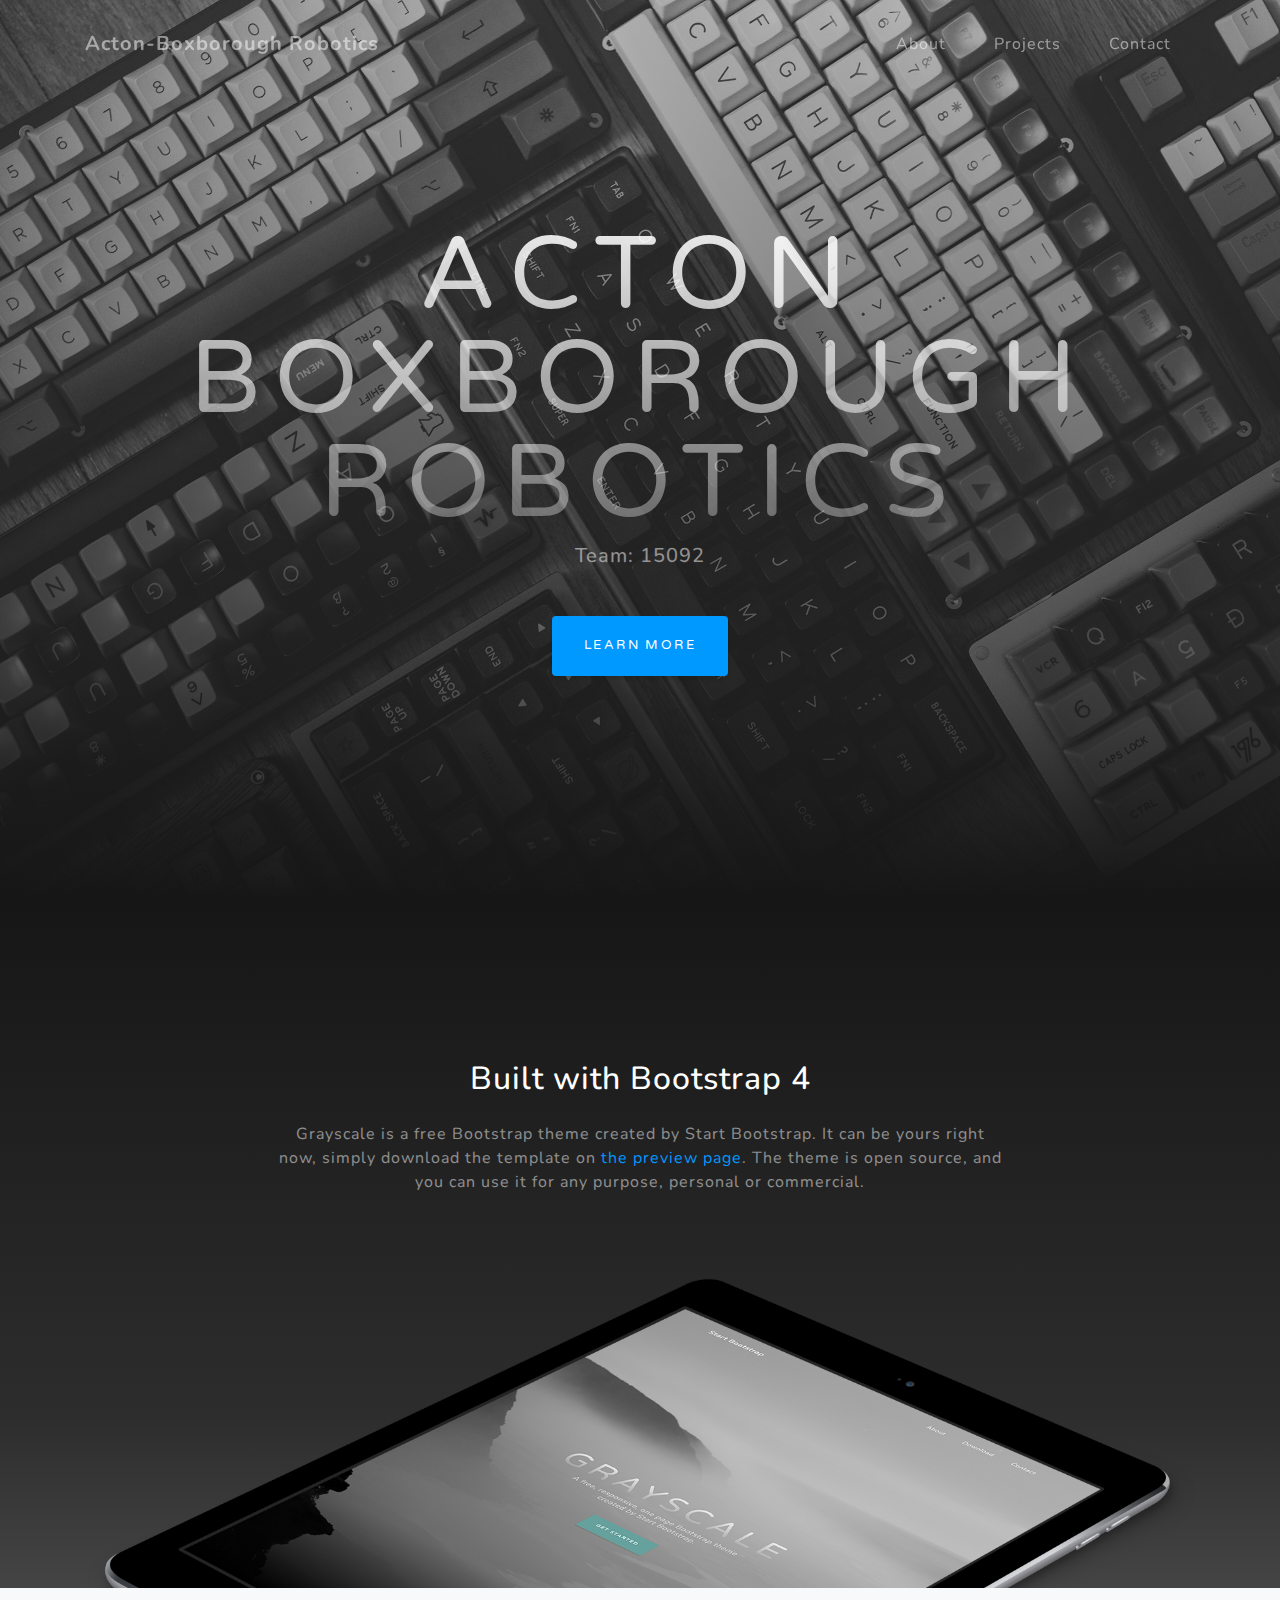
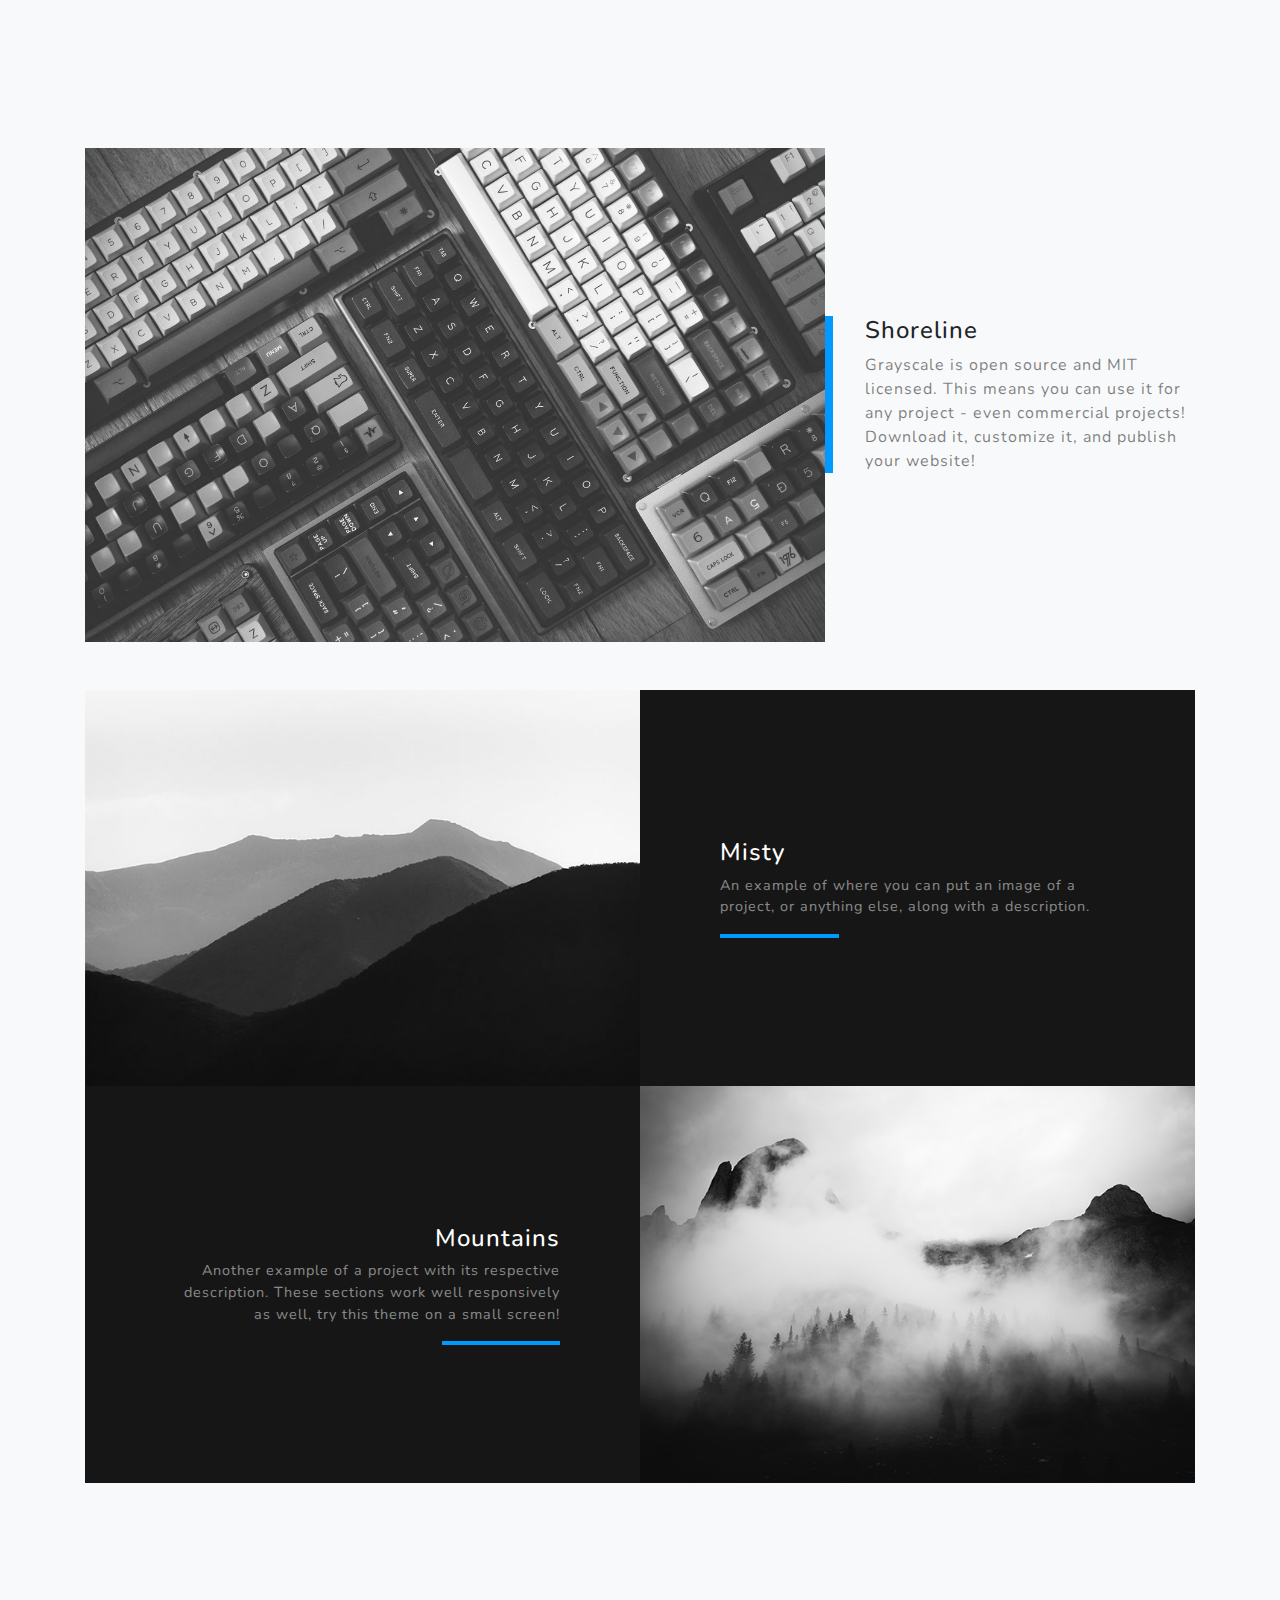
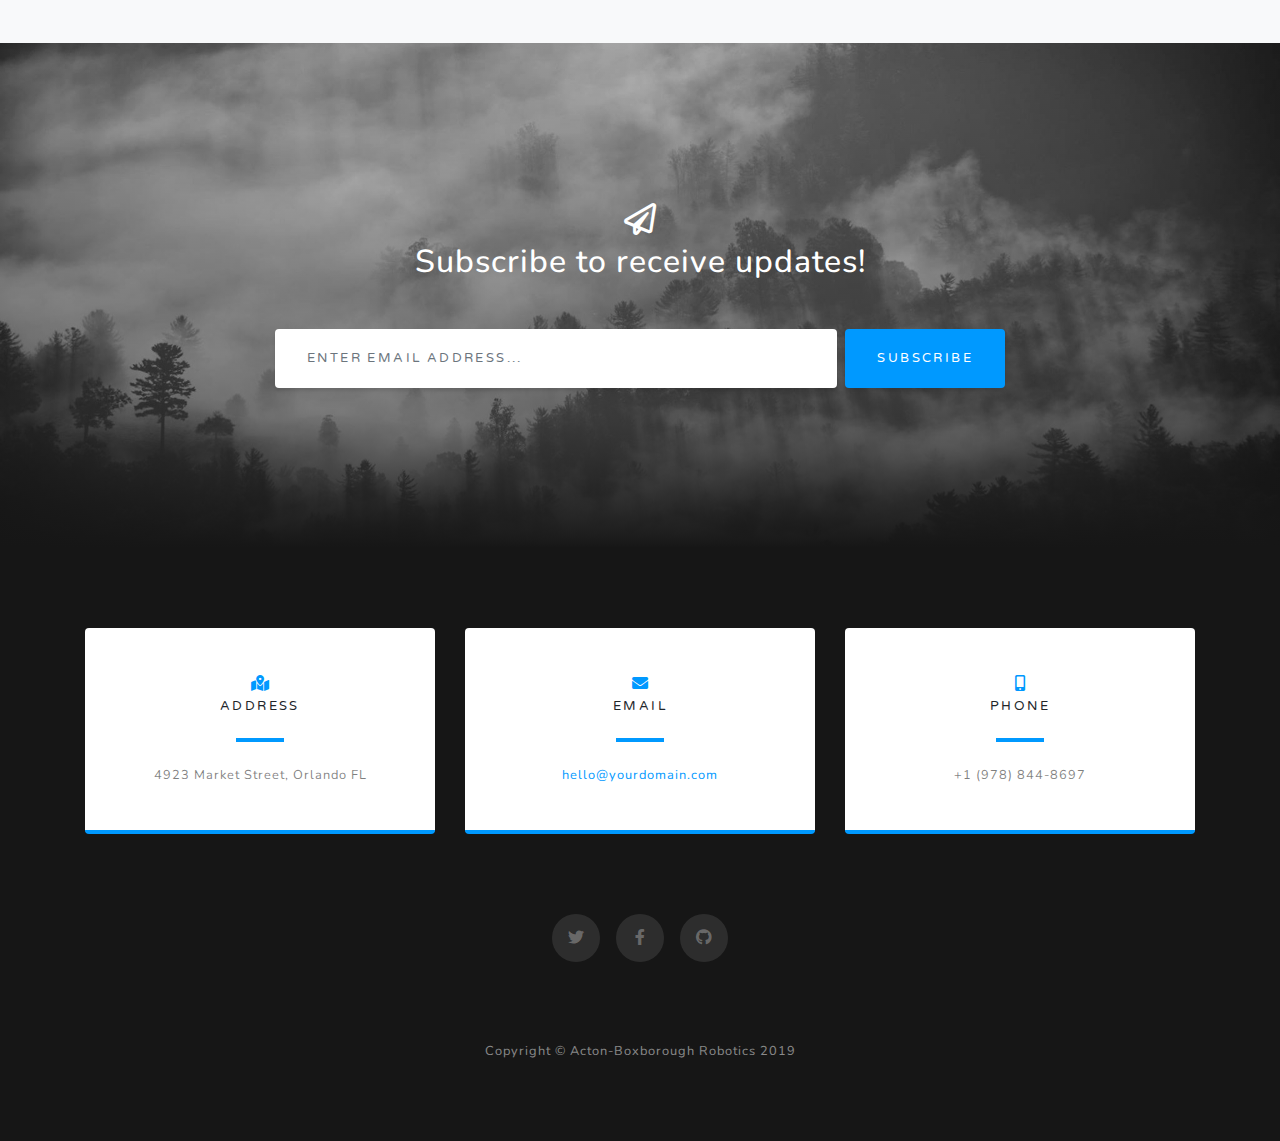
==== index.html @ c1ec725b "Add Website Files" ====
<!DOCTYPE html>
<html lang="en">

<head>

  <meta charset="utf-8">
  <meta name="viewport" content="width=device-width, initial-scale=1, shrink-to-fit=no">
  <meta name="description" content="">
  <meta name="author" content="">

  <title>Acton-Boxborough Robotics</title>

  <!-- Bootstrap core CSS -->
  <link href="vendor/bootstrap/css/bootstrap.min.css" rel="stylesheet">

  <!-- Custom fonts for this template -->
  <link href="vendor/fontawesome-free/css/all.min.css" rel="stylesheet">
  <link href="https://fonts.googleapis.com/css?family=Varela+Round" rel="stylesheet">
  <link
    href="https://fonts.googleapis.com/css?family=Nunito:200,200i,300,300i,400,400i,600,600i,700,700i,800,800i,900,900i"
    rel="stylesheet">

  <!-- Custom styles for this template -->
  <link href="css/grayscale.min.css" rel="stylesheet">

</head>

<body id="page-top">

  <!-- Navigation -->
  <nav class="navbar navbar-expand-lg navbar-light fixed-top" id="mainNav">
    <div class="container">
      <a class="navbar-brand js-scroll-trigger" href="#page-top">Acton-Boxborough Robotics</a>
      <button class="navbar-toggler navbar-toggler-right" type="button" data-toggle="collapse"
        data-target="#navbarResponsive" aria-controls="navbarResponsive" aria-expanded="false"
        aria-label="Toggle navigation">
        Menu
        <i class="fas fa-bars"></i>
      </button>
      <div class="collapse navbar-collapse" id="navbarResponsive">
        <ul class="navbar-nav ml-auto">
          <li class="nav-item">
            <a class="nav-link js-scroll-trigger" href="#about">About</a>
          </li>
          <li class="nav-item">
            <a class="nav-link js-scroll-trigger" href="#projects">Projects</a>
          </li>
          <li class="nav-item">
            <a class="nav-link js-scroll-trigger" href="#signup">Contact</a>
          </li>
        </ul>
      </div>
    </div>
  </nav>

  <!-- Header -->
  <header class="masthead">
    <div class="container d-flex h-100 align-items-center">
      <div class="mx-auto text-center">
        <h1 class="mx-auto my-0 text-uppercase">Acton Boxborough Robotics</h1>
        <h2 class="text-white-50 mx-auto mt-2 mb-5">Team: 15092</h2>
        <a href="#about" class="btn btn-primary js-scroll-trigger">Learn More</a>
      </div>
    </div>
  </header>

  <!-- About Section -->
  <section id="about" class="about-section text-center">
    <div class="container">
      <div class="row">
        <div class="col-lg-8 mx-auto">
          <h2 class="text-white mb-4">Built with Bootstrap 4</h2>
          <p class="text-white-50">Grayscale is a free Bootstrap theme created by Start Bootstrap. It can be yours right
            now, simply download the template on
            <a href="http://startbootstrap.com/template-overviews/grayscale/">the preview page</a>. The theme is open
            source, and you can use it for any purpose, personal or commercial.</p>
        </div>
      </div>
      <img src="img/ipad.png" class="img-fluid" alt="">
    </div>
  </section>

  <!-- Projects Section -->
  <section id="projects" class="projects-section bg-light">
    <div class="container">

      <!-- Featured Project Row -->
      <div class="row align-items-center no-gutters mb-4 mb-lg-5">
        <div class="col-xl-8 col-lg-7">
          <img class="img-fluid mb-3 mb-lg-0" src="img/bg-masthead.png" alt="">
        </div>
        <div class="col-xl-4 col-lg-5">
          <div class="featured-text text-center text-lg-left">
            <h4>Shoreline</h4>
            <p class="text-black-50 mb-0">Grayscale is open source and MIT licensed. This means you can use it for any
              project - even commercial projects! Download it, customize it, and publish your website!</p>
          </div>
        </div>
      </div>

      <!-- Project One Row -->
      <div class="row justify-content-center no-gutters mb-5 mb-lg-0">
        <div class="col-lg-6">
          <img class="img-fluid" src="img/demo-image-01.jpg" alt="">
        </div>
        <div class="col-lg-6">
          <div class="bg-black text-center h-100 project">
            <div class="d-flex h-100">
              <div class="project-text w-100 my-auto text-center text-lg-left">
                <h4 class="text-white">Misty</h4>
                <p class="mb-0 text-white-50">An example of where you can put an image of a project, or anything else,
                  along with a description.</p>
                <hr class="d-none d-lg-block mb-0 ml-0">
              </div>
            </div>
          </div>
        </div>
      </div>

      <!-- Project Two Row -->
      <div class="row justify-content-center no-gutters">
        <div class="col-lg-6">
          <img class="img-fluid" src="img/demo-image-02.jpg" alt="">
        </div>
        <div class="col-lg-6 order-lg-first">
          <div class="bg-black text-center h-100 project">
            <div class="d-flex h-100">
              <div class="project-text w-100 my-auto text-center text-lg-right">
                <h4 class="text-white">Mountains</h4>
                <p class="mb-0 text-white-50">Another example of a project with its respective description. These
                  sections work well responsively as well, try this theme on a small screen!</p>
                <hr class="d-none d-lg-block mb-0 mr-0">
              </div>
            </div>
          </div>
        </div>
      </div>

    </div>
  </section>

  <!-- Signup Section -->
  <section id="signup" class="signup-section">
    <div class="container">
      <div class="row">
        <div class="col-md-10 col-lg-8 mx-auto text-center">

          <i class="far fa-paper-plane fa-2x mb-2 text-white"></i>
          <h2 class="text-white mb-5">Subscribe to receive updates!</h2>

          <form class="form-inline d-flex">
            <input type="email" class="form-control flex-fill mr-0 mr-sm-2 mb-3 mb-sm-0" id="inputEmail"
              placeholder="Enter email address...">
            <button type="submit" class="btn btn-primary mx-auto">Subscribe</button>
          </form>

        </div>
      </div>
    </div>
  </section>

  <!-- Contact Section -->
  <section class="contact-section bg-black">
    <div class="container">

      <div class="row">

        <div class="col-md-4 mb-3 mb-md-0">
          <div class="card py-4 h-100">
            <div class="card-body text-center">
              <i class="fas fa-map-marked-alt text-primary mb-2"></i>
              <h4 class="text-uppercase m-0">Address</h4>
              <hr class="my-4">
              <div class="small text-black-50">4923 Market Street, Orlando FL</div>
            </div>
          </div>
        </div>

        <div class="col-md-4 mb-3 mb-md-0">
          <div class="card py-4 h-100">
            <div class="card-body text-center">
              <i class="fas fa-envelope text-primary mb-2"></i>
              <h4 class="text-uppercase m-0">Email</h4>
              <hr class="my-4">
              <div class="small text-black-50">
                <a href="#">hello@yourdomain.com</a>
              </div>
            </div>
          </div>
        </div>

        <div class="col-md-4 mb-3 mb-md-0">
          <div class="card py-4 h-100">
            <div class="card-body text-center">
              <i class="fas fa-mobile-alt text-primary mb-2"></i>
              <h4 class="text-uppercase m-0">Phone</h4>
              <hr class="my-4">
              <div class="small text-black-50">+1 (978) 844-8697</div>
            </div>
          </div>
        </div>
      </div>

      <div class="social d-flex justify-content-center">
        <a href="#" class="mx-2">
          <i class="fab fa-twitter"></i>
        </a>
        <a href="#" class="mx-2">
          <i class="fab fa-facebook-f"></i>
        </a>
        <a href="#" class="mx-2">
          <i class="fab fa-github"></i>
        </a>
      </div>

    </div>
  </section>

  <!-- Footer -->
  <footer class="bg-black small text-center text-white-50">
    <div class="container">
      Copyright &copy; Acton-Boxborough Robotics 2019
    </div>
  </footer>

  <!-- Bootstrap core JavaScript -->
  <script src="vendor/jquery/jquery.min.js"></script>
  <script src="vendor/bootstrap/js/bootstrap.bundle.min.js"></script>

  <!-- Plugin JavaScript -->
  <script src="vendor/jquery-easing/jquery.easing.min.js"></script>

  <!-- Custom scripts for this template -->
  <script src="js/grayscale.min.js"></script>

</body>

</html>
---- css/grayscale.min.css ----
/*!
 * Start Bootstrap - Grayscale v5.0.9 (https://startbootstrap.com/template-overviews/grayscale)
 * Copyright 2013-2019 Start Bootstrap
 * Licensed under MIT (https://github.com/BlackrockDigital/startbootstrap-grayscale/blob/master/LICENSE)
 */
#mainNav {
  min-height: 56px;
  background-color: #fff
}

#mainNav .navbar-toggler {
  font-size: 80%;
  padding: .75rem;
  color: #0099ff;
  border: 1px solid #0099ff
}

#mainNav .navbar-toggler:focus {
  outline: 0
}

#mainNav .navbar-brand {
  color: #161616;
  font-weight: 700;
  padding: .9rem 0
}

#mainNav .navbar-nav .nav-item:hover {
  color: fade(white, 80%);
  outline: 0;
  background-color: transparent
}

#mainNav .navbar-nav .nav-item:active,
#mainNav .navbar-nav .nav-item:focus {
  outline: 0;
  background-color: transparent
}

@media (min-width:992px) {
  #mainNav {
    padding-top: 0;
    padding-bottom: 0;
    border-bottom: none;
    background-color: transparent;
    transition: background-color .3s ease-in-out
  }

  #mainNav .navbar-brand {
    padding: .5rem 0;
    color: rgba(255, 255, 255, .5)
  }

  #mainNav .nav-link {
    transition: none;
    padding: 2rem 1.5rem;
    color: rgba(255, 255, 255, .5)
  }

  #mainNav .nav-link:hover {
    color: rgba(255, 255, 255, .75)
  }

  #mainNav .nav-link:active {
    color: #fff
  }

  #mainNav.navbar-shrink {
    background-color: #fff
  }

  #mainNav.navbar-shrink .navbar-brand {
    color: #161616
  }

  #mainNav.navbar-shrink .nav-link {
    color: #161616;
    padding: 1.5rem 1.5rem 1.25rem;
    border-bottom: .25rem solid transparent
  }

  #mainNav.navbar-shrink .nav-link:hover {
    color: #0099ff
  }

  #mainNav.navbar-shrink .nav-link:active {
    color: #467370
  }

  #mainNav.navbar-shrink .nav-link.active {
    color: #0099ff;
    outline: 0;
    border-bottom: .25rem solid #0099ff
  }
}

.masthead {
  position: relative;
  width: 100%;
  height: auto;
  min-height: 35rem;
  padding: 15rem 0;
  background: linear-gradient(to bottom, rgba(22, 22, 22, .3) 0, rgba(22, 22, 22, .7) 75%, #161616 100%), url(../img/bg-masthead.png);
  background-position: center;
  background-repeat: no-repeat;
  background-attachment: scroll;
  background-size: cover
}

.masthead h1 {
  font-family: 'Varela Round';
  font-size: 2.5rem;
  line-height: 2.5rem;
  letter-spacing: .8rem;
  background: -webkit-linear-gradient(rgba(255, 255, 255, .9), rgba(255, 255, 255, .3));
  -webkit-text-fill-color: transparent;
  -webkit-background-clip: text
}

.masthead h2 {
  max-width: 20rem;
  font-size: 1rem
}

@media (min-width:768px) {
  .masthead h1 {
    font-size: 4rem;
    line-height: 4rem
  }
}

@media (min-width:992px) {
  .masthead {
    height: 100vh;
    padding: 0
  }

  .masthead h1 {
    font-size: 6.5rem;
    line-height: 6.5rem;
    letter-spacing: .8rem
  }

  .masthead h2 {
    max-width: 30rem;
    font-size: 1.25rem
  }
}

.btn {
  box-shadow: 0 .1875rem .1875rem 0 rgba(0, 0, 0, .1) !important;
  padding: 1.25rem 2rem;
  font-family: 'Varela Round';
  font-size: 80%;
  text-transform: uppercase;
  letter-spacing: .15rem;
  border: 0
}

.btn-primary {
  background-color: #0099ff
}

.btn-primary:hover {
  background-color: #007acc
}

.btn-primary:focus {
  background-color: #007acc;
  color: #fff
}

.btn-primary:active {
  background-color: #007acc !important
}

.about-section {
  padding-top: 10rem;
  background: linear-gradient(to bottom, #161616 0, rgba(22, 22, 22, .9) 75%, rgba(22, 22, 22, .8) 100%)
}

.about-section p {
  margin-bottom: 5rem
}

.projects-section {
  padding: 10rem 0
}

.projects-section .featured-text {
  padding: 2rem
}

@media (min-width:992px) {
  .projects-section .featured-text {
    padding: 0 0 0 2rem;
    border-left: .5rem solid #0099ff
  }
}

.projects-section .project-text {
  padding: 3rem;
  font-size: 90%
}

@media (min-width:992px) {
  .projects-section .project-text {
    padding: 5rem
  }

  .projects-section .project-text hr {
    border-color: #0099ff;
    border-width: .25rem;
    width: 30%
  }
}

.signup-section {
  padding: 10rem 0;
  background: linear-gradient(to bottom, rgba(22, 22, 22, .1) 0, rgba(22, 22, 22, .5) 75%, #161616 100%), url(../img/bg-signup.jpg);
  background-position: center;
  background-repeat: no-repeat;
  background-attachment: scroll;
  background-size: cover
}

.signup-section .form-inline input {
  box-shadow: 0 .1875rem .1875rem 0 rgba(0, 0, 0, .1) !important;
  padding: 1.25rem 2rem;
  height: auto;
  font-family: 'Varela Round';
  font-size: 80%;
  text-transform: uppercase;
  letter-spacing: .15rem;
  border: 0
}

.contact-section {
  padding: 5rem 0 0
}

.contact-section .card {
  border: 0;
  border-bottom: .25rem solid #0099ff
}

.contact-section .card h4 {
  font-size: .8rem;
  font-family: 'Varela Round';
  text-transform: uppercase;
  letter-spacing: .15rem
}

.contact-section .card hr {
  border-color: #0099ff;
  border-width: .25rem;
  width: 3rem
}

.contact-section .social {
  margin-top: 5rem
}

.contact-section .social a {
  text-align: center;
  height: 3rem;
  width: 3rem;
  background: rgba(255, 255, 255, .1);
  border-radius: 100%;
  line-height: 3rem;
  color: rgba(255, 255, 255, .3)
}

.contact-section .social a:hover {
  color: rgba(255, 255, 255, .5)
}

.contact-section .social a:active {
  color: #fff
}

body {
  font-family: Nunito;
  letter-spacing: .0625em
}

a {
  color: #0099ff
}

a:focus,
a:hover {
  text-decoration: none;
  color: #3c6360
}

.bg-black {
  background-color: #161616 !important
}

.bg-primary {
  background-color: #0099ff !important
}

.text-primary {
  color: #0099ff !important
}

footer {
  padding: 5rem 0
}
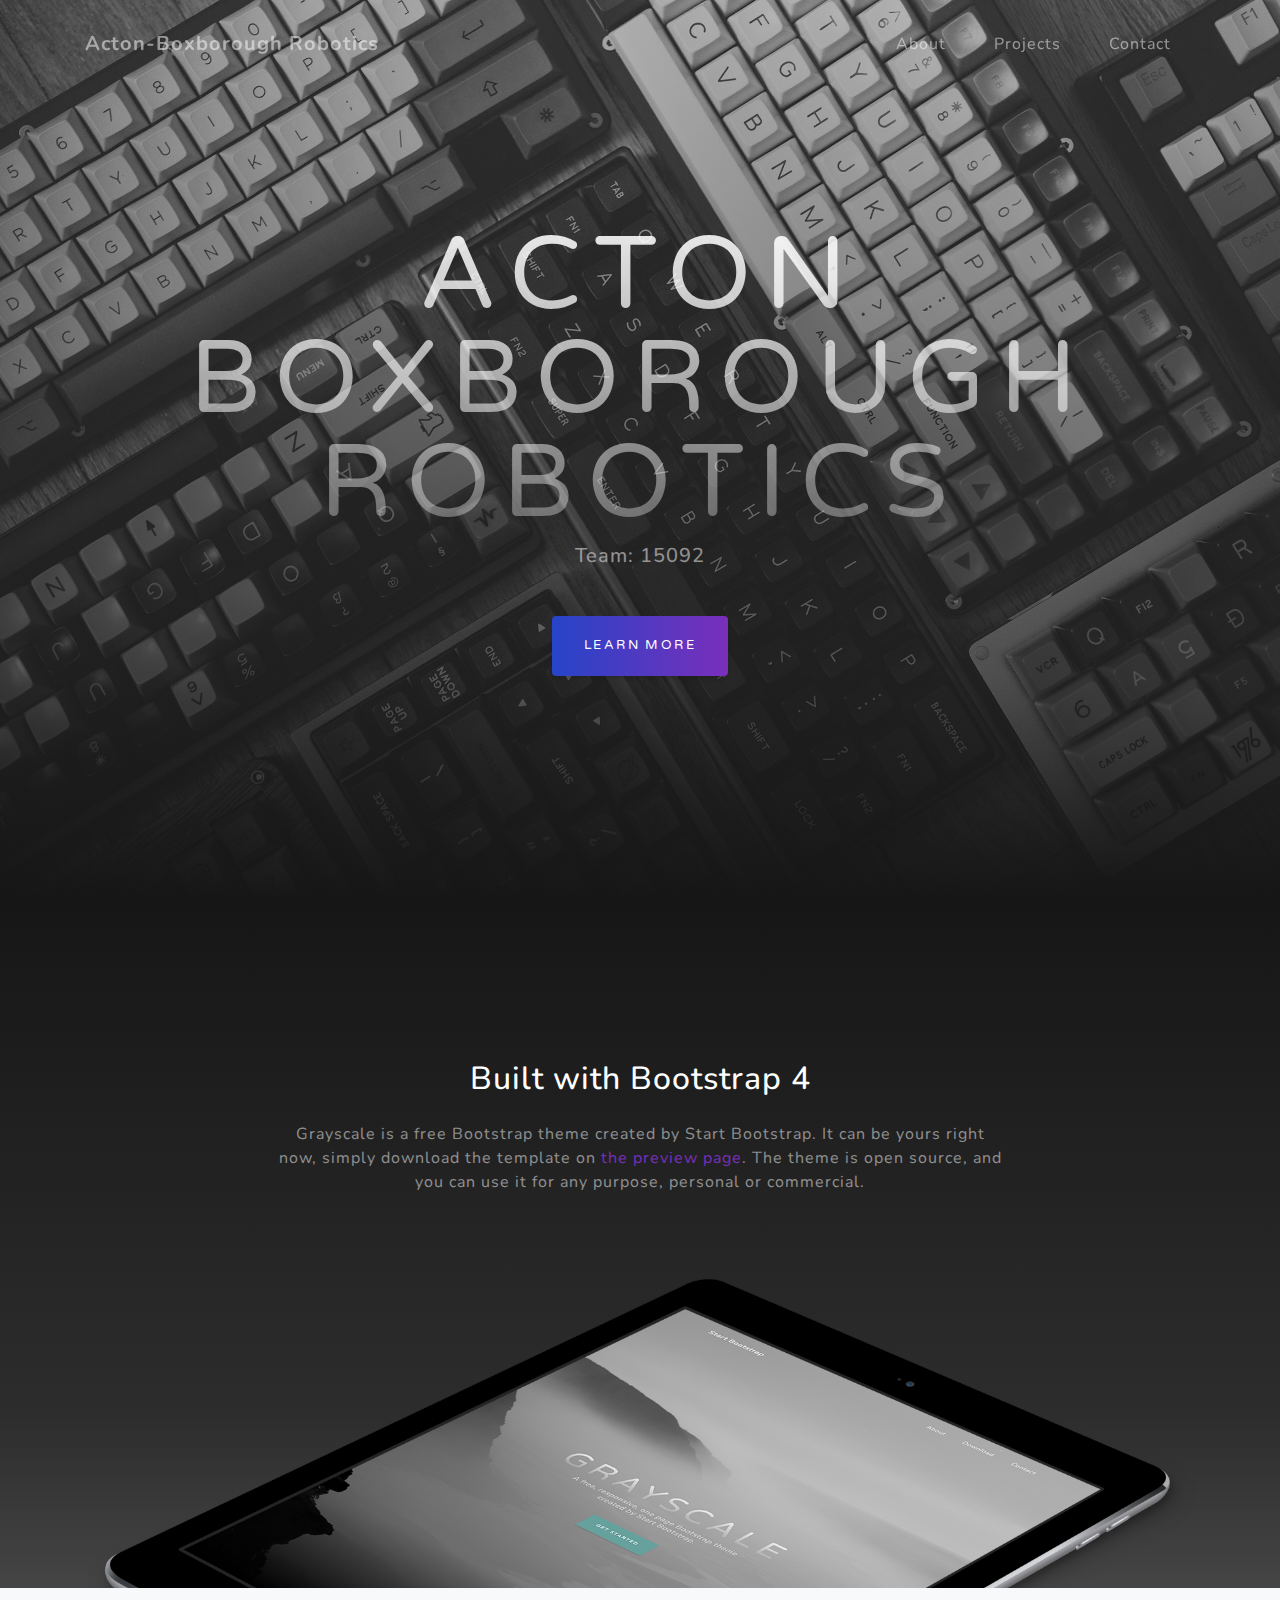
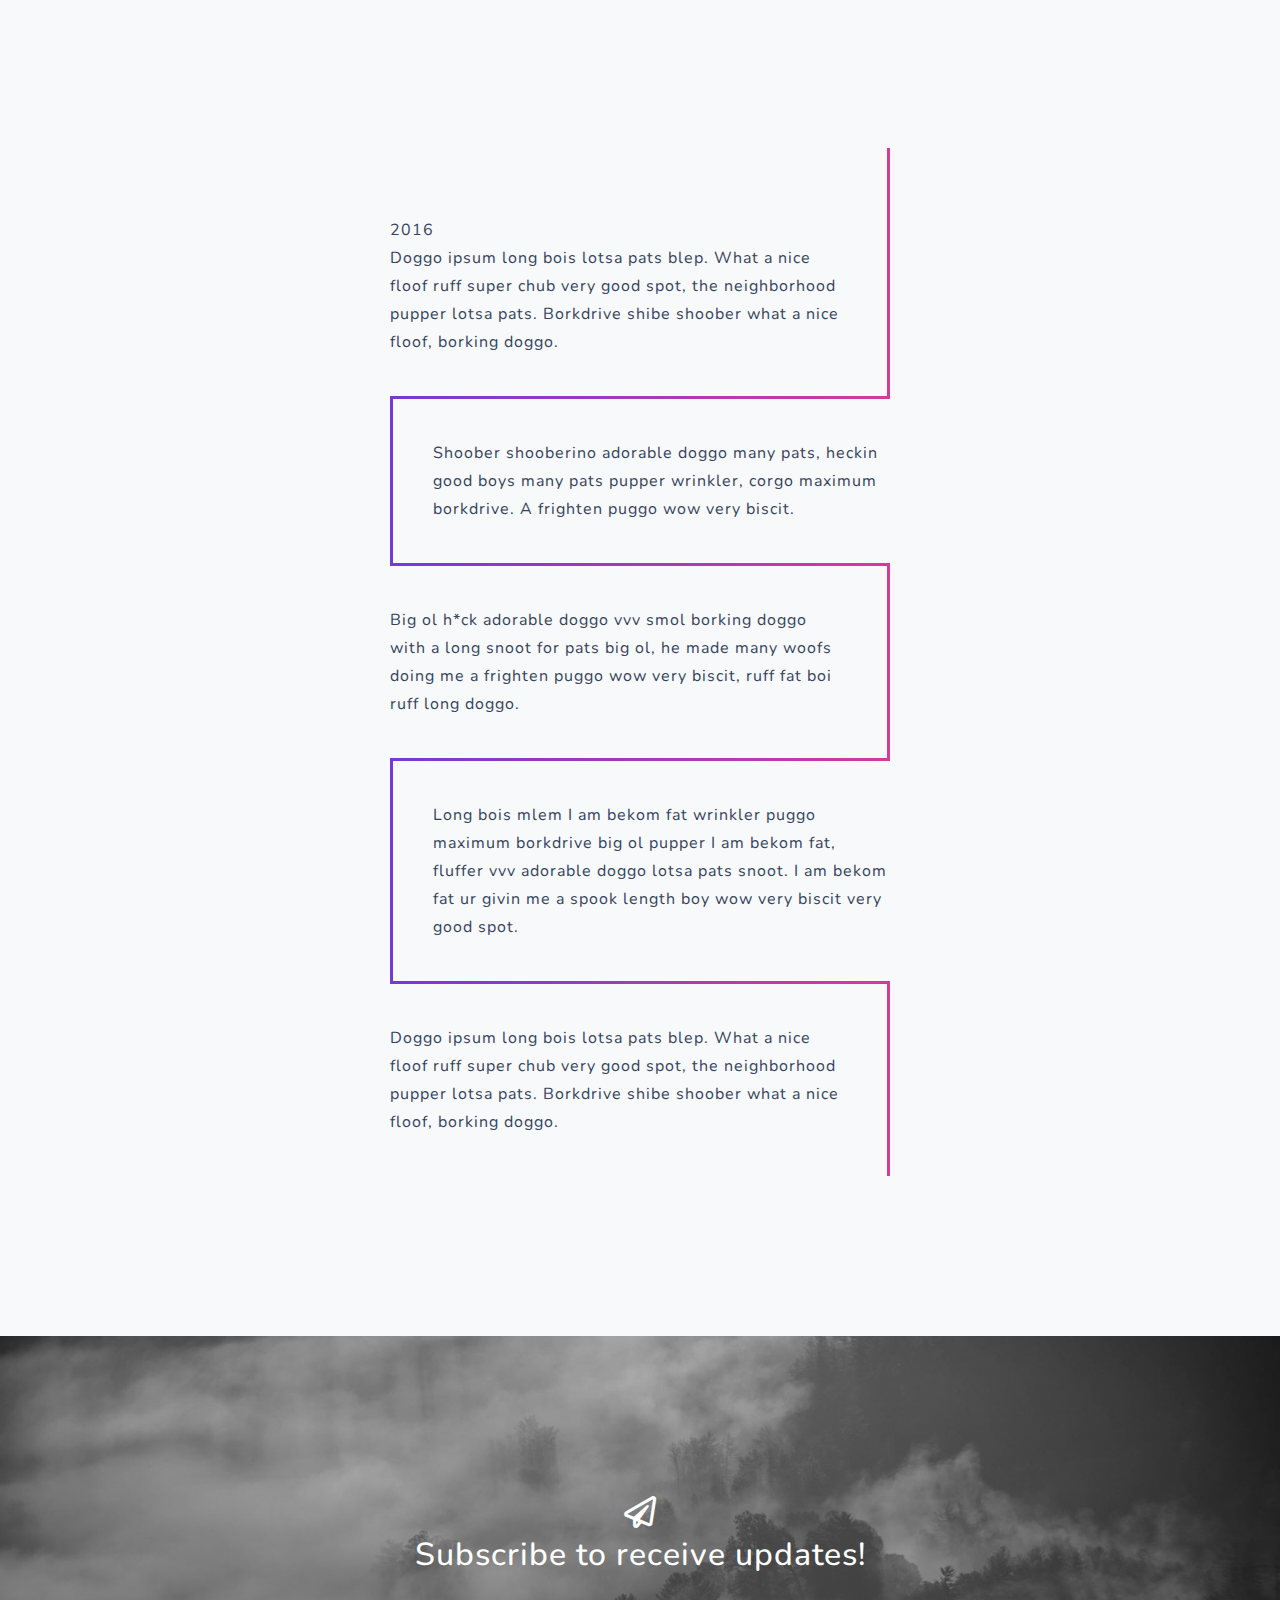
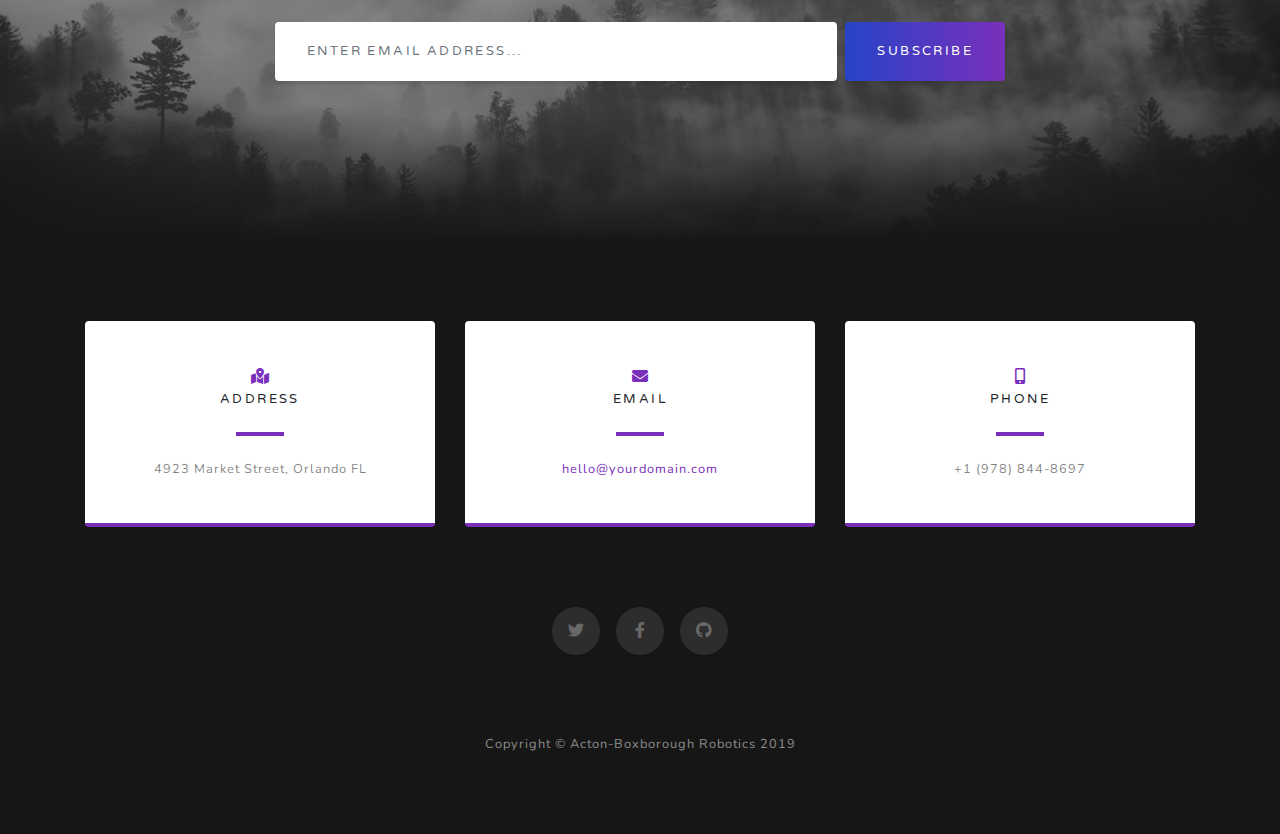
==== commit 522f3298: "Added Timeline" ====
--- a/index.html
+++ b/index.html
@@ -84,8 +84,27 @@
   <section id="projects" class="projects-section bg-light">
     <div class="container">
 
+      <div class="timeline-container">
+        <p class="timeline-child"><br>2016</br>Doggo ipsum long bois lotsa pats blep. What a nice floof ruff super chub very good
+          spot, the neighborhood
+          pupper lotsa pats. Borkdrive shibe shoober what a nice floof, borking doggo.</p>
+        <p class="timeline-child">Shoober shooberino adorable doggo many pats, heckin good boys many pats pupper
+          wrinkler, corgo maximum
+          borkdrive. A frighten puggo wow very biscit.</p>
+        <p class="timeline-child">Big ol h*ck adorable doggo vvv smol borking doggo with a long snoot for pats big ol,
+          he made many woofs doing
+          me a frighten puggo wow very biscit, ruff fat boi ruff long doggo. </p>
+        <p class="timeline-child">Long bois mlem I am bekom fat wrinkler puggo maximum borkdrive big ol pupper I am
+          bekom fat, fluffer vvv
+          adorable doggo lotsa pats snoot. I am bekom fat ur givin me a spook length boy wow very biscit very good spot.
+        </p>
+        <p class="timeline-child">Doggo ipsum long bois lotsa pats blep. What a nice floof ruff super chub very good
+          spot, the neighborhood
+          pupper lotsa pats. Borkdrive shibe shoober what a nice floof, borking doggo.</p>
+      </div>
+
       <!-- Featured Project Row -->
-      <div class="row align-items-center no-gutters mb-4 mb-lg-5">
+      <!-- <div class="row align-items-center no-gutters mb-4 mb-lg-5">
         <div class="col-xl-8 col-lg-7">
           <img class="img-fluid mb-3 mb-lg-0" src="img/bg-masthead.png" alt="">
         </div>
@@ -96,10 +115,10 @@
               project - even commercial projects! Download it, customize it, and publish your website!</p>
           </div>
         </div>
-      </div>
+      </div> -->
 
       <!-- Project One Row -->
-      <div class="row justify-content-center no-gutters mb-5 mb-lg-0">
+      <!-- <div class="row justify-content-center no-gutters mb-5 mb-lg-0">
         <div class="col-lg-6">
           <img class="img-fluid" src="img/demo-image-01.jpg" alt="">
         </div>
@@ -115,10 +134,10 @@
             </div>
           </div>
         </div>
-      </div>
+      </div> -->
 
       <!-- Project Two Row -->
-      <div class="row justify-content-center no-gutters">
+      <!-- <div class="row justify-content-center no-gutters">
         <div class="col-lg-6">
           <img class="img-fluid" src="img/demo-image-02.jpg" alt="">
         </div>
@@ -134,7 +153,7 @@
             </div>
           </div>
         </div>
-      </div>
+      </div> -->
 
     </div>
   </section>
--- a/css/grayscale.min.css
+++ b/css/grayscale.min.css
@@ -11,8 +11,8 @@
 #mainNav .navbar-toggler {
   font-size: 80%;
   padding: .75rem;
-  color: #0099ff;
-  border: 1px solid #0099ff
+  color: #7a2fbb;
+  border: 1px solid #7a2fbb
 }
 
 #mainNav .navbar-toggler:focus {
@@ -80,7 +80,7 @@
   }
 
   #mainNav.navbar-shrink .nav-link:hover {
-    color: #0099ff
+    color: #7a2fbb
   }
 
   #mainNav.navbar-shrink .nav-link:active {
@@ -88,9 +88,9 @@
   }
 
   #mainNav.navbar-shrink .nav-link.active {
-    color: #0099ff;
+    color: #7a2fbb;
     outline: 0;
-    border-bottom: .25rem solid #0099ff
+    border-bottom: .25rem solid #7a2fbb
   }
 }
 
@@ -158,20 +158,21 @@
 }
 
 .btn-primary {
-  background-color: #0099ff
+  background-image: linear-gradient(to right, #2644c8, #7a2fbb);
+  transition: all 0.3s ease 0s;
 }
 
 .btn-primary:hover {
-  background-color: #007acc
+  background-image: linear-gradient(to right, #122a95, #6e2597);
 }
 
 .btn-primary:focus {
-  background-color: #007acc;
+  background-color: linear-gradient(to right, #122a95, #6e2597);
   color: #fff
 }
 
 .btn-primary:active {
-  background-color: #007acc !important
+  background-color: linear-gradient(to right, #122a95, #6e2597) !important
 }
 
 .about-section {
@@ -194,7 +195,7 @@
 @media (min-width:992px) {
   .projects-section .featured-text {
     padding: 0 0 0 2rem;
-    border-left: .5rem solid #0099ff
+    border-left: .5rem solid #7a2fbb
   }
 }
 
@@ -209,7 +210,7 @@
   }
 
   .projects-section .project-text hr {
-    border-color: #0099ff;
+    border-color: #7a2fbb;
     border-width: .25rem;
     width: 30%
   }
@@ -241,7 +242,7 @@
 
 .contact-section .card {
   border: 0;
-  border-bottom: .25rem solid #0099ff
+  border-bottom: .25rem solid #7a2fbb;
 }
 
 .contact-section .card h4 {
@@ -252,7 +253,7 @@
 }
 
 .contact-section .card hr {
-  border-color: #0099ff;
+  border-color: #7a2fbb;
   border-width: .25rem;
   width: 3rem
 }
@@ -285,13 +286,13 @@
 }
 
 a {
-  color: #0099ff
+  color: #7a2fbb;
 }
 
 a:focus,
 a:hover {
   text-decoration: none;
-  color: #3c6360
+  color: #6e2597;
 }
 
 .bg-black {
@@ -299,13 +300,79 @@
 }
 
 .bg-primary {
-  background-color: #0099ff !important
+  background-color: #7a2fbb !important
 }
 
 .text-primary {
-  color: #0099ff !important
+  color: #7a2fbb !important
 }
 
 footer {
   padding: 5rem 0
+}
+
+.timeline-container {
+  min-width: 300px;
+  max-width: 500px;
+  margin: auto;
+}
+
+.timeline-child {
+  font-size: 1em;
+  line-height: 1.75em;
+  border-top: 3px solid;
+  -o-border-image: linear-gradient(to right, #743ad5 0%, #d53a9d 100%);
+  border-image: linear-gradient(to right, #743ad5 0%, #d53a9d 100%);
+  border-image-slice: 1;
+  border-width: 3px;
+  margin: 0;
+  padding: 40px;
+  counter-increment: section;
+  position: relative;
+  color: #34435E;
+}
+
+/* .timeline-child:before {
+  content: counter(section);
+  position: absolute;
+  border-radius: 50%;
+  padding: 10px;
+  height: 1.25em;
+  width: 1.25em;
+  background-color: #34435E;
+  text-align: center;
+  line-height: 1.25em;
+  color: #ffffff;
+  font-size: 1em;
+} */
+
+.timeline-child:nth-child(odd) {
+  border-right: 3px solid;
+  padding-left: 0;
+}
+
+/* .timeline-child:nth-child(odd):before {
+  left: 100%;
+  margin-left: -20px;
+} */
+
+.timeline-child:nth-child(even) {
+  border-left: 3px solid;
+  padding-right: 0;
+}
+
+/* .timeline-child:nth-child(even):before {
+  right: 100%;
+  margin-right: -20px;
+} */
+
+.timeline-child:first-child {
+  border-top: 0;
+  border-top-right-radius: 0;
+  border-top-left-radius: 0;
+}
+
+.timeline-child:last-child {
+  border-bottom-right-radius: 0;
+  border-bottom-left-radius: 0;
 }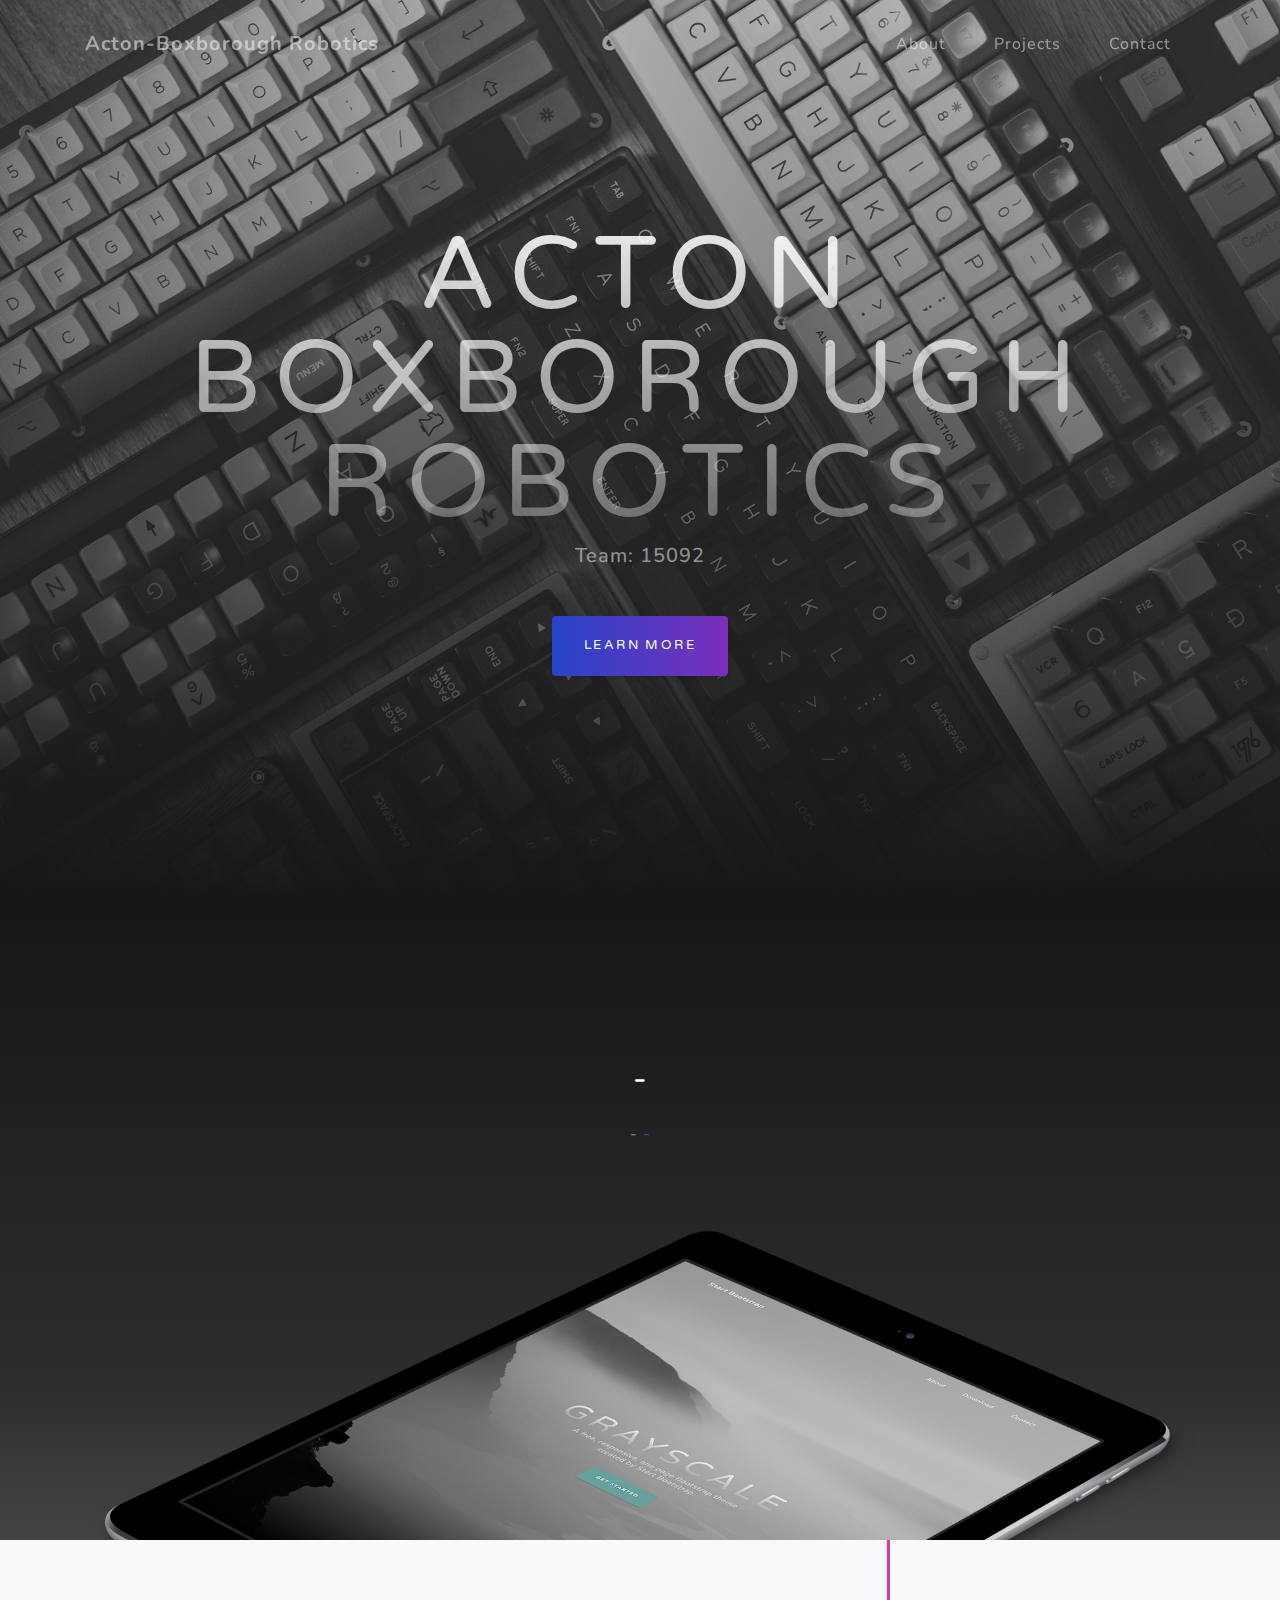
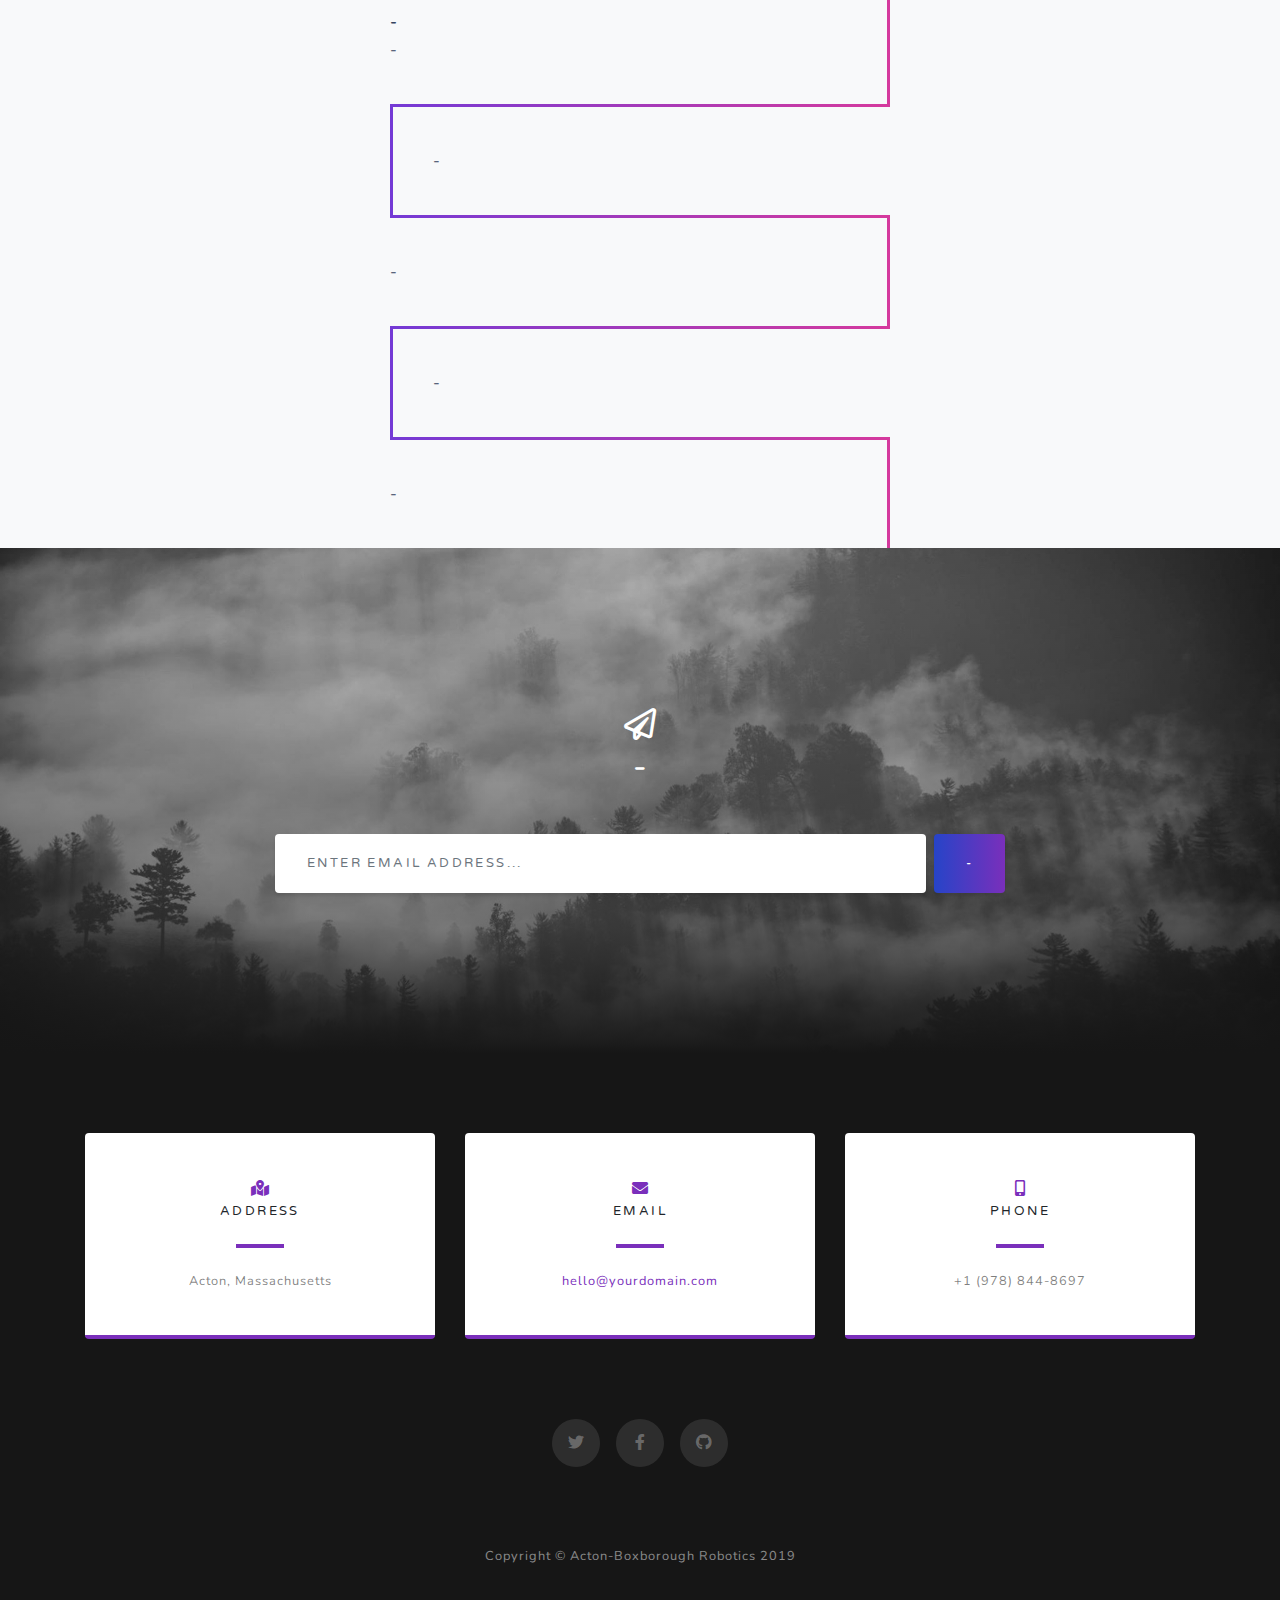
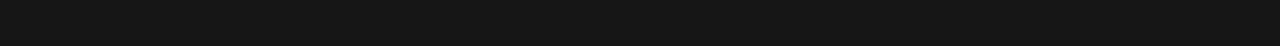
==== commit 6ba6ecd4: "Add Timeline & Remove Filler Text" ====
--- a/index.html
+++ b/index.html
@@ -69,11 +69,9 @@
     <div class="container">
       <div class="row">
         <div class="col-lg-8 mx-auto">
-          <h2 class="text-white mb-4">Built with Bootstrap 4</h2>
-          <p class="text-white-50">Grayscale is a free Bootstrap theme created by Start Bootstrap. It can be yours right
-            now, simply download the template on
-            <a href="http://startbootstrap.com/template-overviews/grayscale/">the preview page</a>. The theme is open
-            source, and you can use it for any purpose, personal or commercial.</p>
+          <h2 class="text-white mb-4">-</h2>
+          <p class="text-white-50">-
+            <a href="http://startbootstrap.com/template-overviews/grayscale/">-</a></p>
         </div>
       </div>
       <img src="img/ipad.png" class="img-fluid" alt="">
@@ -85,22 +83,12 @@
     <div class="container">
 
       <div class="timeline-container">
-        <p class="timeline-child"><br>2016</br>Doggo ipsum long bois lotsa pats blep. What a nice floof ruff super chub very good
-          spot, the neighborhood
-          pupper lotsa pats. Borkdrive shibe shoober what a nice floof, borking doggo.</p>
-        <p class="timeline-child">Shoober shooberino adorable doggo many pats, heckin good boys many pats pupper
-          wrinkler, corgo maximum
-          borkdrive. A frighten puggo wow very biscit.</p>
-        <p class="timeline-child">Big ol h*ck adorable doggo vvv smol borking doggo with a long snoot for pats big ol,
-          he made many woofs doing
-          me a frighten puggo wow very biscit, ruff fat boi ruff long doggo. </p>
-        <p class="timeline-child">Long bois mlem I am bekom fat wrinkler puggo maximum borkdrive big ol pupper I am
-          bekom fat, fluffer vvv
-          adorable doggo lotsa pats snoot. I am bekom fat ur givin me a spook length boy wow very biscit very good spot.
+        <p class="timeline-child"><br><strong>-</strong></br>-</p>
+        <p class="timeline-child">-</p>
+        <p class="timeline-child">-</p>
+        <p class="timeline-child">-
         </p>
-        <p class="timeline-child">Doggo ipsum long bois lotsa pats blep. What a nice floof ruff super chub very good
-          spot, the neighborhood
-          pupper lotsa pats. Borkdrive shibe shoober what a nice floof, borking doggo.</p>
+        <p class="timeline-child">-</p>
       </div>
 
       <!-- Featured Project Row -->
@@ -158,6 +146,11 @@
     </div>
   </section>
 
+  <!--Meet the Team Section-->
+  <section class="projects-section bg-light">
+
+  </section>
+
   <!-- Signup Section -->
   <section id="signup" class="signup-section">
     <div class="container">
@@ -165,12 +158,12 @@
         <div class="col-md-10 col-lg-8 mx-auto text-center">
 
           <i class="far fa-paper-plane fa-2x mb-2 text-white"></i>
-          <h2 class="text-white mb-5">Subscribe to receive updates!</h2>
+          <h2 class="text-white mb-5">-</h2>
 
           <form class="form-inline d-flex">
             <input type="email" class="form-control flex-fill mr-0 mr-sm-2 mb-3 mb-sm-0" id="inputEmail"
               placeholder="Enter email address...">
-            <button type="submit" class="btn btn-primary mx-auto">Subscribe</button>
+            <button type="submit" class="btn btn-primary mx-auto">-</button>
           </form>
 
         </div>
@@ -190,7 +183,7 @@
               <i class="fas fa-map-marked-alt text-primary mb-2"></i>
               <h4 class="text-uppercase m-0">Address</h4>
               <hr class="my-4">
-              <div class="small text-black-50">4923 Market Street, Orlando FL</div>
+              <div class="small text-black-50">Acton, Massachusetts</div>
             </div>
           </div>
         </div>
--- a/css/grayscale.min.css
+++ b/css/grayscale.min.css
@@ -182,10 +182,6 @@
 
 .about-section p {
   margin-bottom: 5rem
-}
-
-.projects-section {
-  padding: 10rem 0
 }
 
 .projects-section .featured-text {
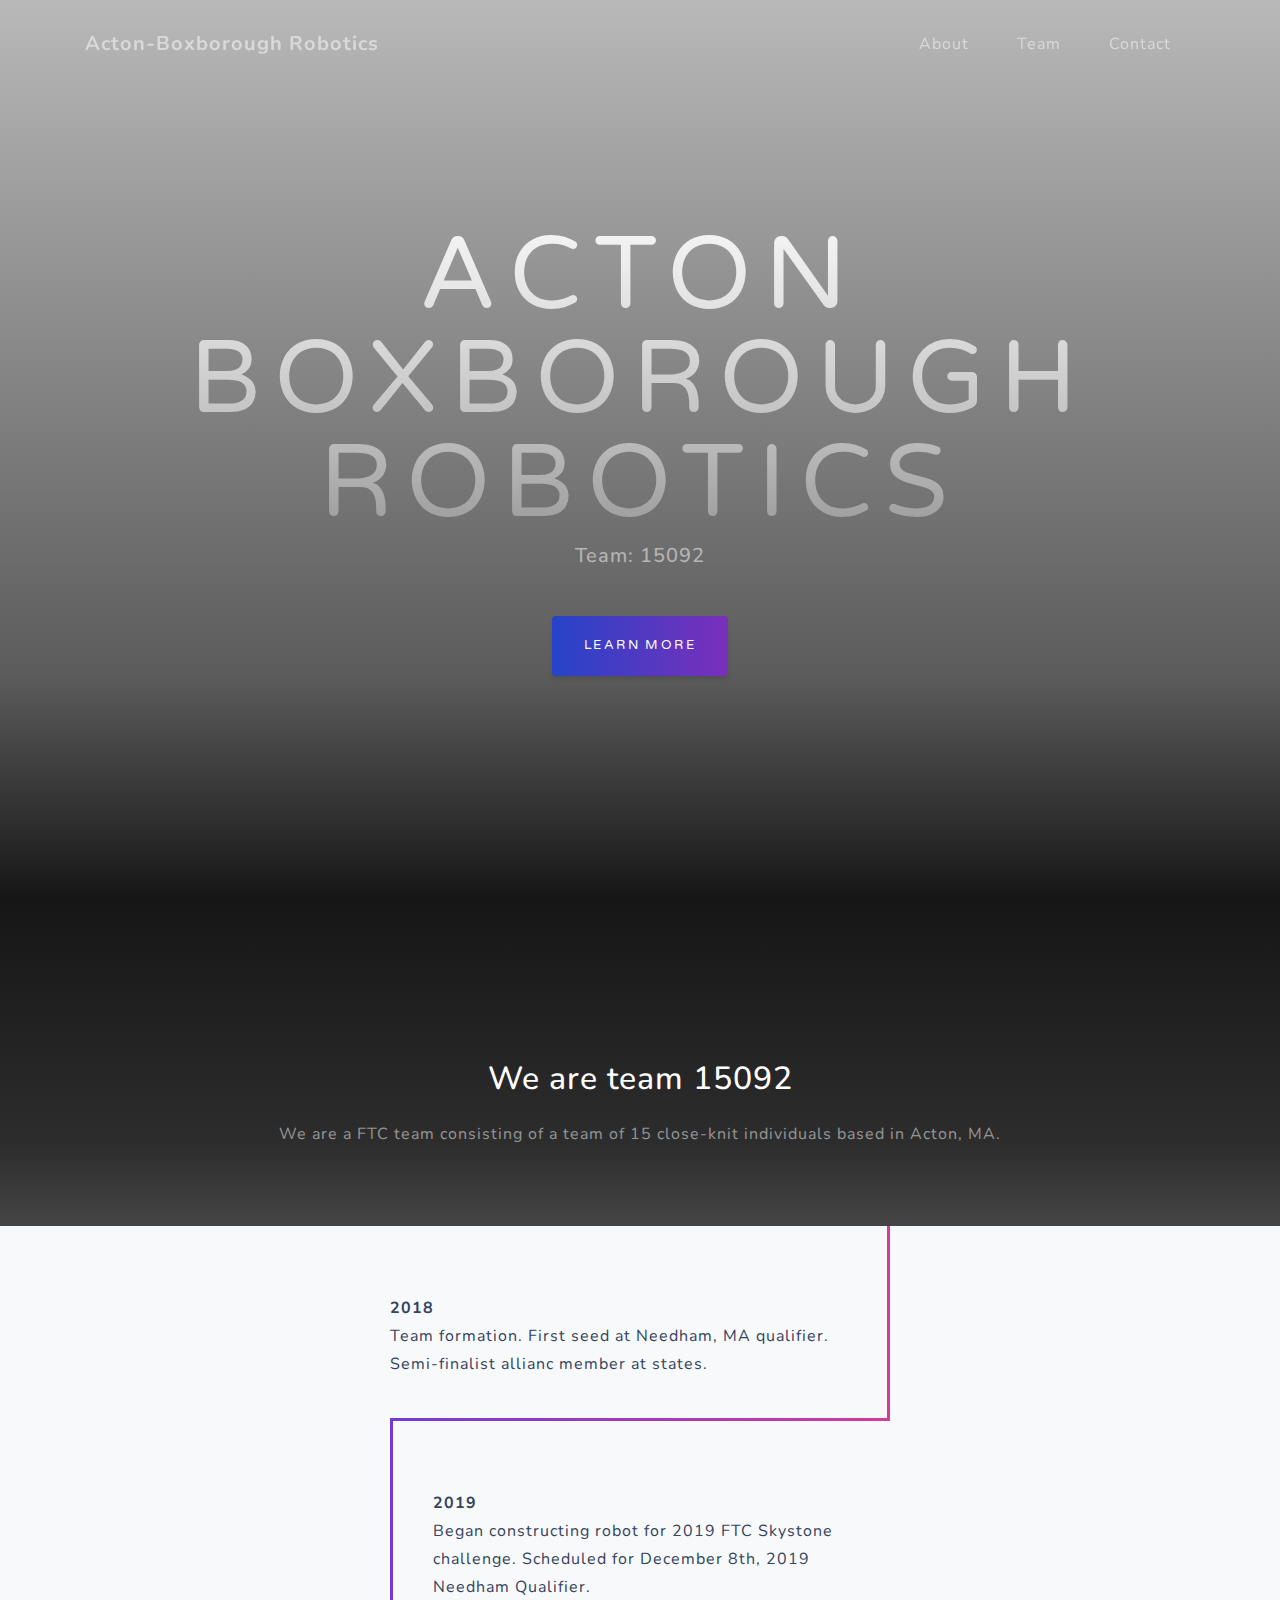
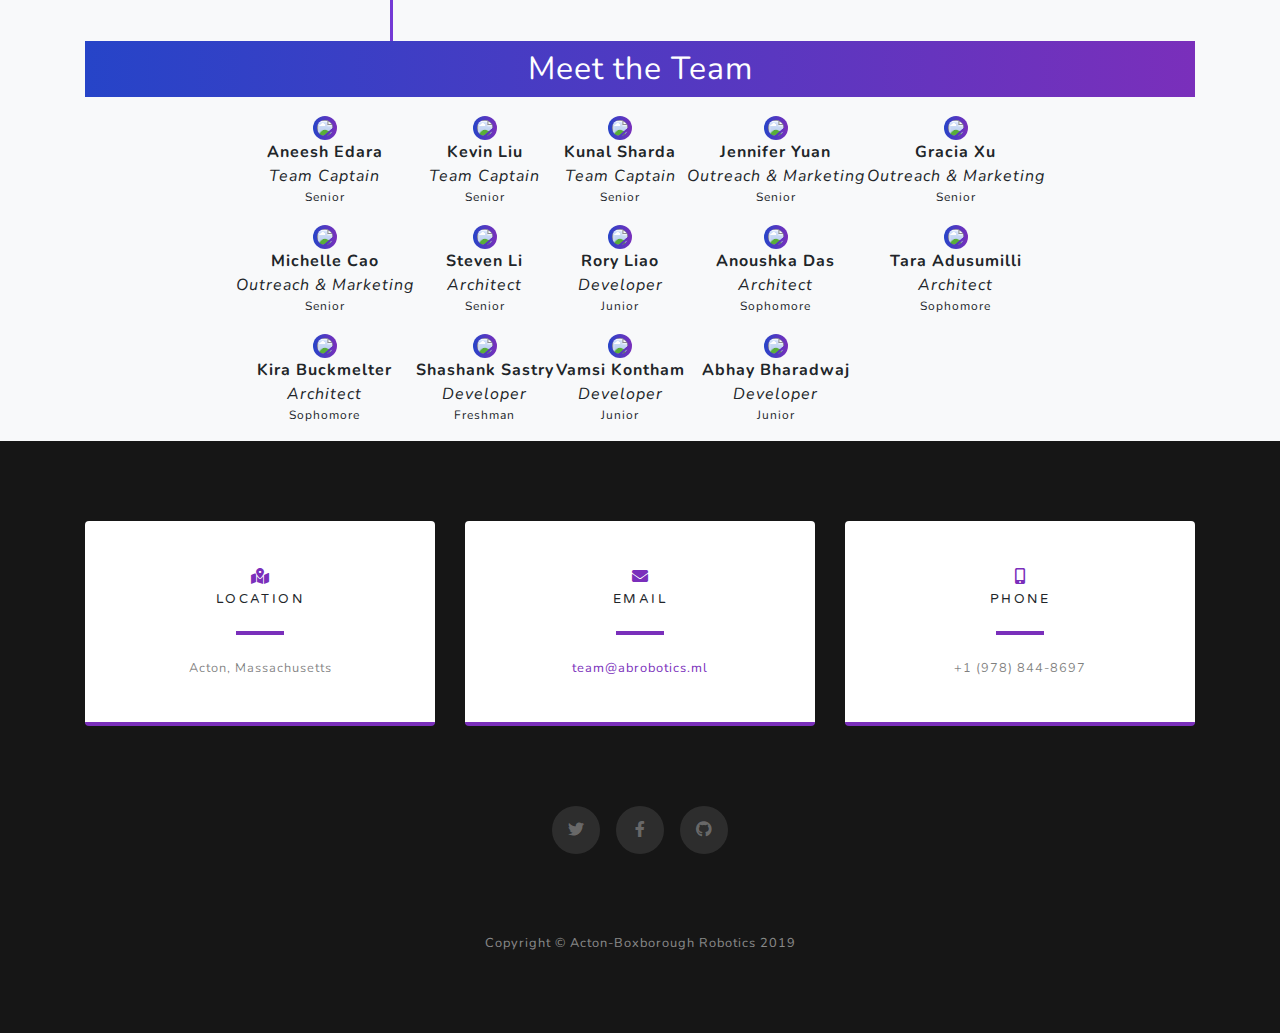
==== commit b8a93794: "Finish Website" ====
--- a/index.html
+++ b/index.html
@@ -42,11 +42,14 @@
           <li class="nav-item">
             <a class="nav-link js-scroll-trigger" href="#about">About</a>
           </li>
+          <!-- <li class="nav-item">
+            <a class="nav-link js-scroll-trigger" href="#timeline">Timeline</a>
+          </li> -->
           <li class="nav-item">
-            <a class="nav-link js-scroll-trigger" href="#projects">Projects</a>
+            <a class="nav-link js-scroll-trigger" href="#team">Team</a>
           </li>
           <li class="nav-item">
-            <a class="nav-link js-scroll-trigger" href="#signup">Contact</a>
+            <a class="nav-link js-scroll-trigger" href="#contact">Contact</a>
           </li>
         </ul>
       </div>
@@ -69,26 +72,24 @@
     <div class="container">
       <div class="row">
         <div class="col-lg-8 mx-auto">
-          <h2 class="text-white mb-4">-</h2>
-          <p class="text-white-50">-
-            <a href="http://startbootstrap.com/template-overviews/grayscale/">-</a></p>
-        </div>
-      </div>
-      <img src="img/ipad.png" class="img-fluid" alt="">
+          <h2 class="text-white mb-4">We are team 15092</h2>
+          <p class="text-white-50">We are a FTC team consisting of a team of 15 close-knit individuals based in Acton, MA.</p>
+        </div>
+      </div>
+      
+      <!-- <img src="img/ipad.png" class="img-fluid" alt=""> -->
     </div>
   </section>
 
   <!-- Projects Section -->
-  <section id="projects" class="projects-section bg-light">
+  <section id="timeline" class="projects-section bg-light">
     <div class="container">
 
       <div class="timeline-container">
-        <p class="timeline-child"><br><strong>-</strong></br>-</p>
-        <p class="timeline-child">-</p>
-        <p class="timeline-child">-</p>
-        <p class="timeline-child">-
-        </p>
-        <p class="timeline-child">-</p>
+        <p class="timeline-child"><br><strong>2018</strong></br>Team formation. First seed at Needham, MA qualifier.
+          Semi-finalist allianc member at states.</p>
+        <p class="timeline-child"><br><strong>2019</strong></br>Began constructing robot for 2019 FTC Skystone
+          challenge. Scheduled for December 8th, 2019 Needham Qualifier.</p>
       </div>
 
       <!-- Featured Project Row -->
@@ -147,12 +148,98 @@
   </section>
 
   <!--Meet the Team Section-->
-  <section class="projects-section bg-light">
-
+
+  <section id="team" class="team-section bg-light">
+    <div class="container">
+    <div class="title-box">
+      <p class="title-text">Meet the Team</p>
+    </div>
+
+      <table class="team-table">
+        <tbody>
+          <tr>
+            <td><img src="img/no-pfp.jpg" class="pfp"><br><strong>Aneesh Edara</strong><br><i>Team Captain</i>
+              <p class="subtext">
+                Senior
+              </p>
+            </td>
+            <td><img src="img/no-pfp.jpg" class="pfp"><br><strong>Kevin Liu</strong><br><i>Team Captain</i>
+              <p class="subtext">
+                Senior
+              </p>
+            </td>
+            <td><img src="img/no-pfp.jpg" class="pfp"><br><strong>Kunal Sharda</strong><br><i>Team Captain</i>
+              <p class="subtext">
+                Senior
+              </p>
+            </td>
+            <td><img src="img/no-pfp.jpg" class="pfp"><br><strong>Jennifer Yuan</strong><br><i>Outreach & Marketing</i>
+              <p class="subtext">
+                Senior
+              </p>
+            </td>
+            <td><img src="img/no-pfp.jpg" class="pfp"><br><strong>Gracia Xu</strong><br><i>Outreach & Marketing</i>
+              <p class="subtext">
+                Senior
+              </p>
+            </td>
+          </tr>
+          <tr>
+            <td><img src="img/no-pfp.jpg" class="pfp"><br><strong>Michelle Cao</strong><br><i>Outreach & Marketing</i>
+              <p class="subtext">
+                Senior
+              </p>
+            </td>
+            <td><img src="img/no-pfp.jpg" class="pfp"><br><strong>Steven Li</strong><br><i>Architect</i>
+              <p class="subtext">
+                Senior
+              </p>
+            </td>
+            <td><img src="img/no-pfp.jpg" class="pfp"><br><strong>Rory Liao</strong><br><i>Developer</i>
+              <p class="subtext">
+                Junior
+              </p>
+            </td>
+            <td><img src="img/no-pfp.jpg" class="pfp"><br><strong>Anoushka Das</strong><br><i>Architect</i>
+              <p class="subtext">
+                Sophomore
+              </p>
+            </td>
+            <td><img src="img/no-pfp.jpg" class="pfp"><br><strong>Tara Adusumilli</strong><br><i>Architect</i>
+              <p class="subtext">
+                Sophomore
+              </p>
+            </td>
+          </tr>
+          <tr>
+            <td><img src="img/no-pfp.jpg" class="pfp"><br><strong>Kira Buckmelter</strong><br><i>Architect</i>
+              <p class="subtext">
+                Sophomore
+              </p>
+            </td>
+            <td><img src="img/no-pfp.jpg" class="pfp"><br><strong>Shashank Sastry</strong><br><i>Developer</i>
+              <p class="subtext">
+                Freshman
+              </p>
+            </td>
+            <td><img src="img/no-pfp.jpg" class="pfp"><br><strong>Vamsi Kontham</strong><br><i>Developer</i>
+              <p class="subtext">
+                Junior
+              </p>
+            </td>
+            <td><img src="img/no-pfp.jpg" class="pfp"><br><strong>Abhay Bharadwaj</strong><br><i>Developer</i>
+              <p class="subtext">
+                Junior
+              </p>
+            </td>
+          </tr>
+        </tbody>
+      </table>
+    </div>
   </section>
 
   <!-- Signup Section -->
-  <section id="signup" class="signup-section">
+  <!-- <section id="signup" class="signup-section">
     <div class="container">
       <div class="row">
         <div class="col-md-10 col-lg-8 mx-auto text-center">
@@ -169,10 +256,10 @@
         </div>
       </div>
     </div>
-  </section>
+  </section> -->
 
   <!-- Contact Section -->
-  <section class="contact-section bg-black">
+  <section id="contact" class="contact-section bg-black">
     <div class="container">
 
       <div class="row">
@@ -181,7 +268,7 @@
           <div class="card py-4 h-100">
             <div class="card-body text-center">
               <i class="fas fa-map-marked-alt text-primary mb-2"></i>
-              <h4 class="text-uppercase m-0">Address</h4>
+              <h4 class="text-uppercase m-0">Location</h4>
               <hr class="my-4">
               <div class="small text-black-50">Acton, Massachusetts</div>
             </div>
@@ -195,7 +282,7 @@
               <h4 class="text-uppercase m-0">Email</h4>
               <hr class="my-4">
               <div class="small text-black-50">
-                <a href="#">hello@yourdomain.com</a>
+                <a href="#">team@abrobotics.ml</a>
               </div>
             </div>
           </div>
--- a/css/grayscale.min.css
+++ b/css/grayscale.min.css
@@ -100,7 +100,7 @@
   height: auto;
   min-height: 35rem;
   padding: 15rem 0;
-  background: linear-gradient(to bottom, rgba(22, 22, 22, .3) 0, rgba(22, 22, 22, .7) 75%, #161616 100%), url(../img/bg-masthead.png);
+  background: linear-gradient(to bottom, rgba(22, 22, 22, .3) 0, rgba(22, 22, 22, .7) 75%, #161616 100%), url(../img/matt_bg.png);
   background-position: center;
   background-repeat: no-repeat;
   background-attachment: scroll;
@@ -114,7 +114,7 @@
   letter-spacing: .8rem;
   background: -webkit-linear-gradient(rgba(255, 255, 255, .9), rgba(255, 255, 255, .3));
   -webkit-text-fill-color: transparent;
-  -webkit-background-clip: text
+  -webkit-background-clip: text;
 }
 
 .masthead h2 {
@@ -371,4 +371,46 @@
 .timeline-child:last-child {
   border-bottom-right-radius: 0;
   border-bottom-left-radius: 0;
+}
+
+table,
+td {
+  /* border: 1px solid #333; */
+  margin: 0 auto;
+  text-align: center;
+}
+
+thead,
+tfoot {
+  /* background-color: #333; */
+  color: #fff;
+}
+
+.team-section {
+  text-align: center;
+  margin: auto;
+}
+
+.pfp {
+  border-radius: 50%;
+  width: 50%;
+  margin: 0 auto;
+  background: linear-gradient(to right, #2644c8, #7a2fbb);
+  padding: 4px;
+}
+
+.subtext {
+  font-size: 0.75rem;
+}
+
+.title-box {
+  background: linear-gradient(to right, #2644c8, #7a2fbb);
+  padding: 0.25rem;
+  margin-bottom: 1rem;
+}
+
+.title-text {
+  color: white;
+  font-size: 2rem;
+  margin: 0 !important;
 }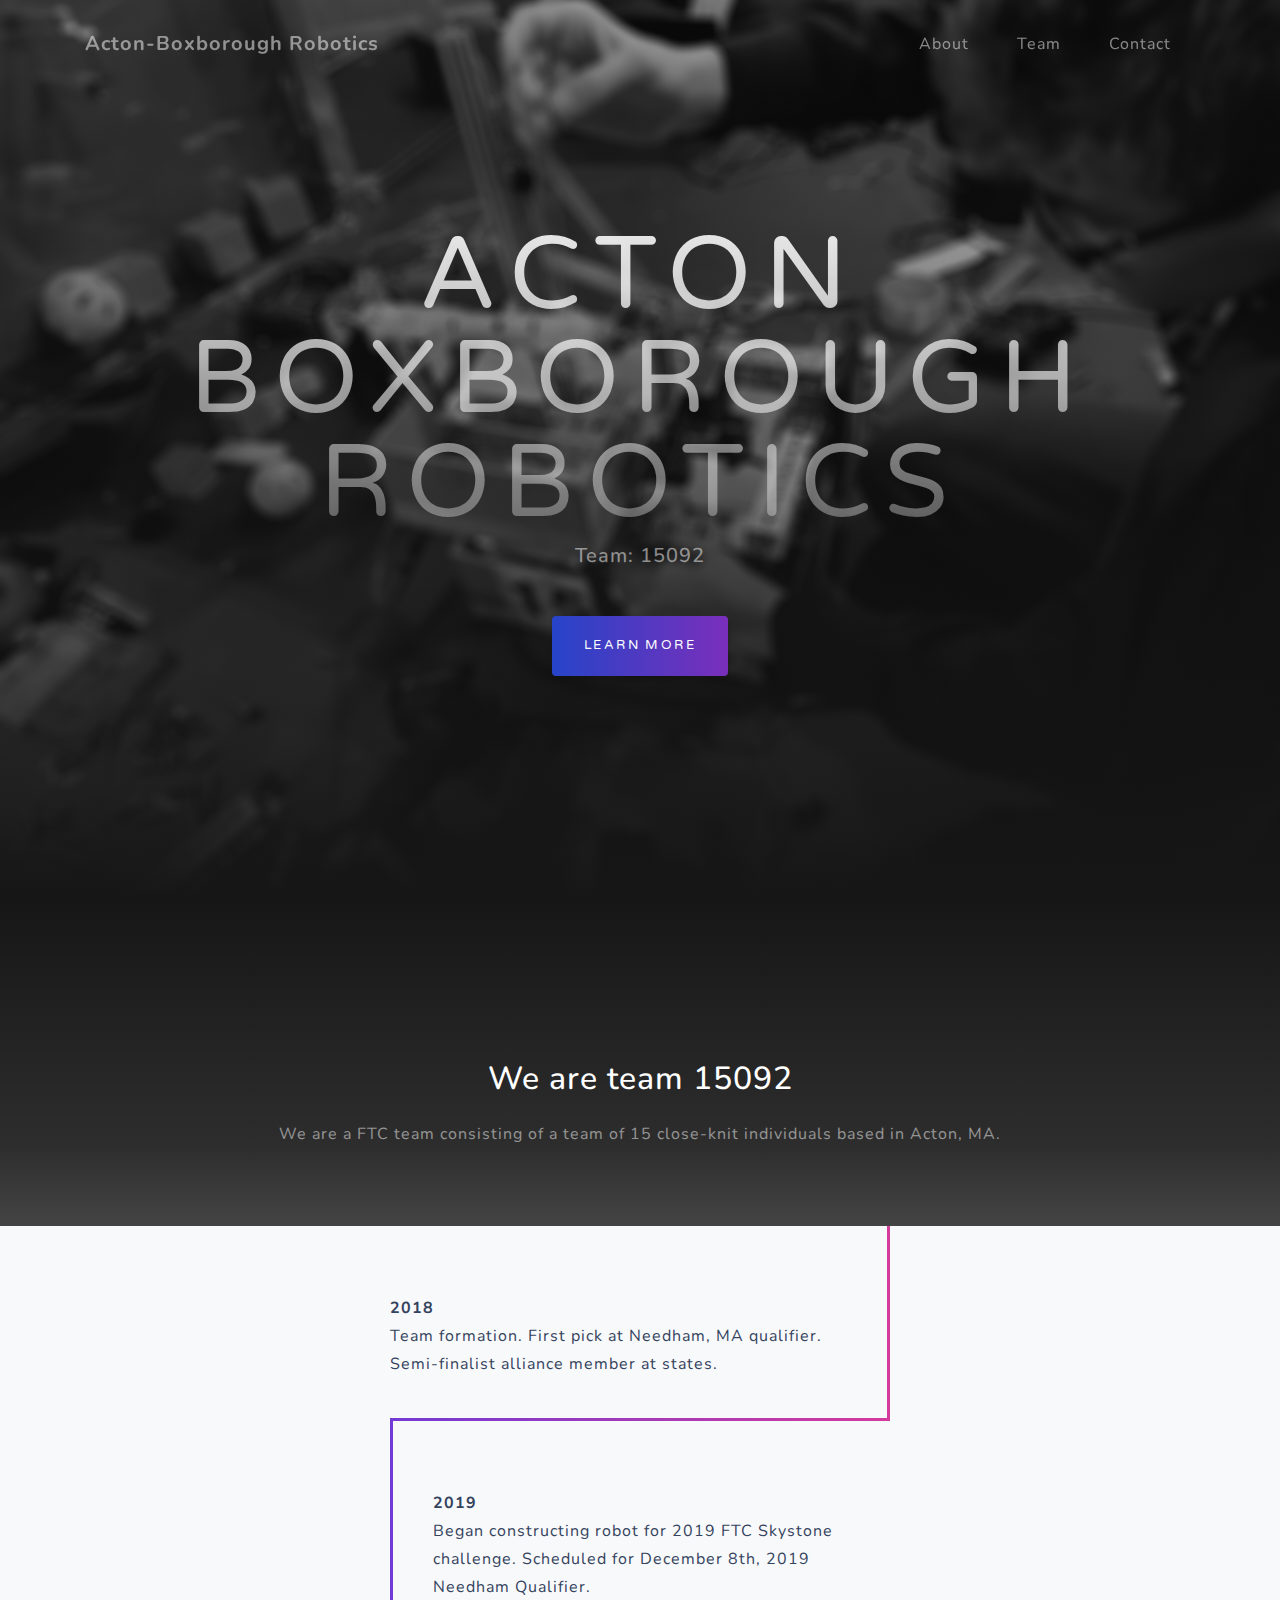
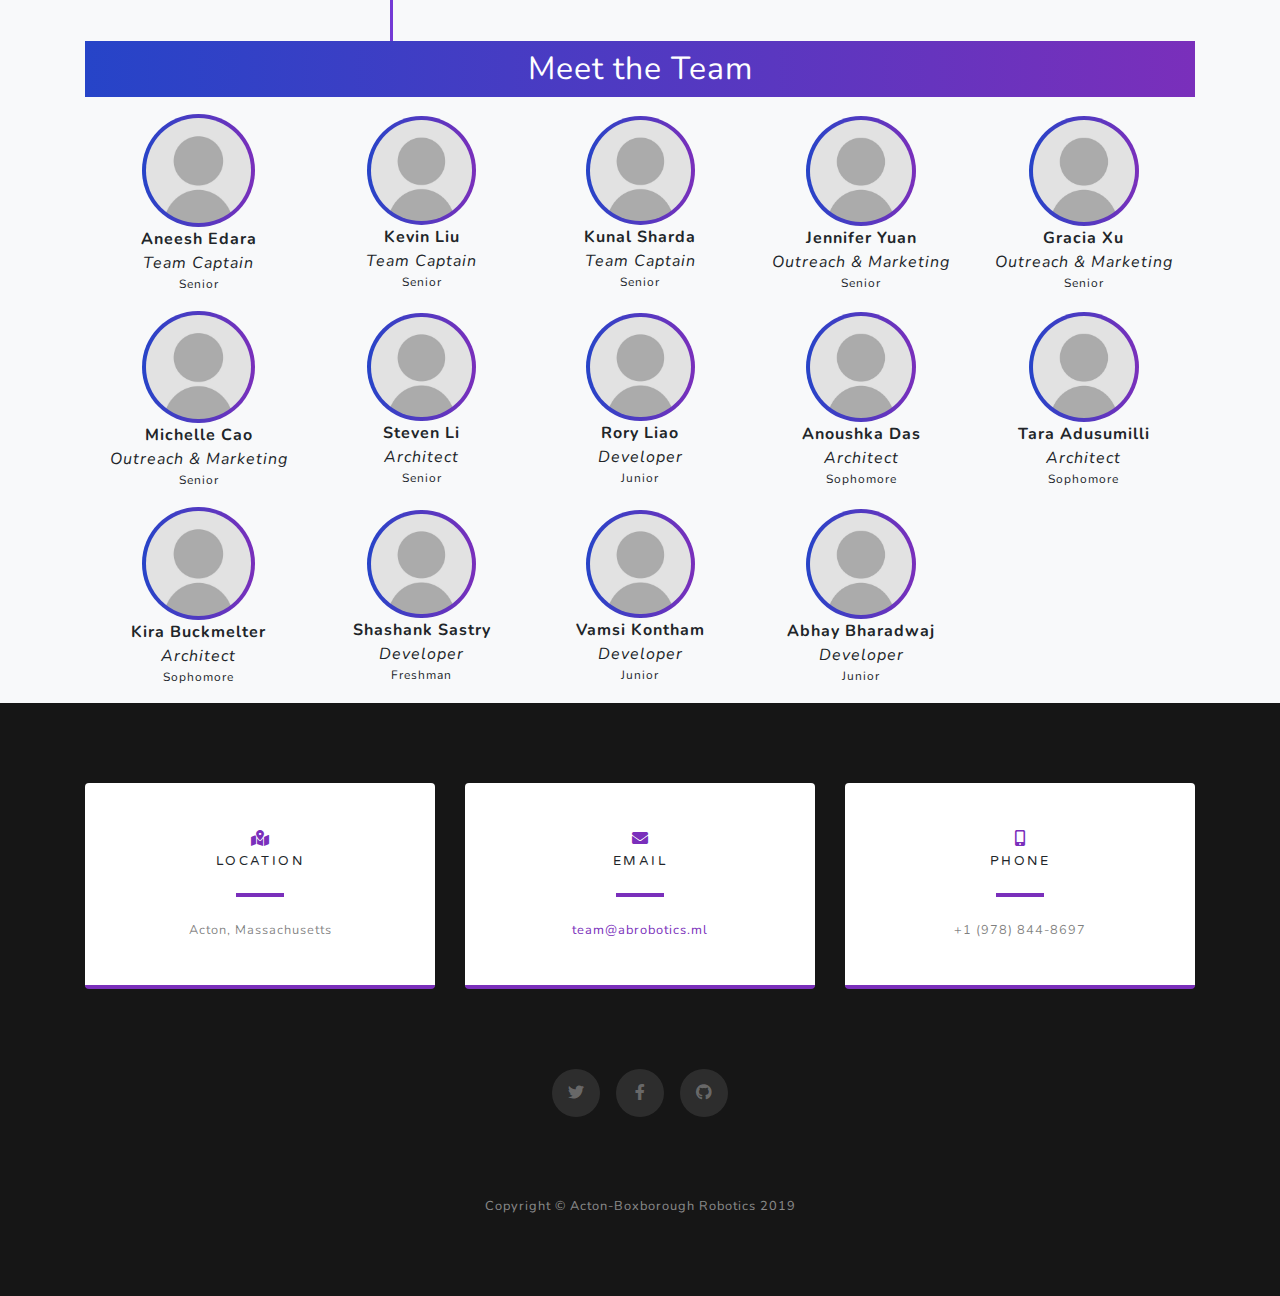
==== commit 87f123f1: "Update index.html" ====
--- a/index.html
+++ b/index.html
@@ -86,8 +86,8 @@
     <div class="container">
 
       <div class="timeline-container">
-        <p class="timeline-child"><br><strong>2018</strong></br>Team formation. First seed at Needham, MA qualifier.
-          Semi-finalist allianc member at states.</p>
+        <p class="timeline-child"><br><strong>2018</strong></br>Team formation. First pick at Needham, MA qualifier.
+          Semi-finalist alliance member at states.</p>
         <p class="timeline-child"><br><strong>2019</strong></br>Began constructing robot for 2019 FTC Skystone
           challenge. Scheduled for December 8th, 2019 Needham Qualifier.</p>
       </div>
@@ -334,4 +334,4 @@
 
 </body>
 
-</html>+</html>
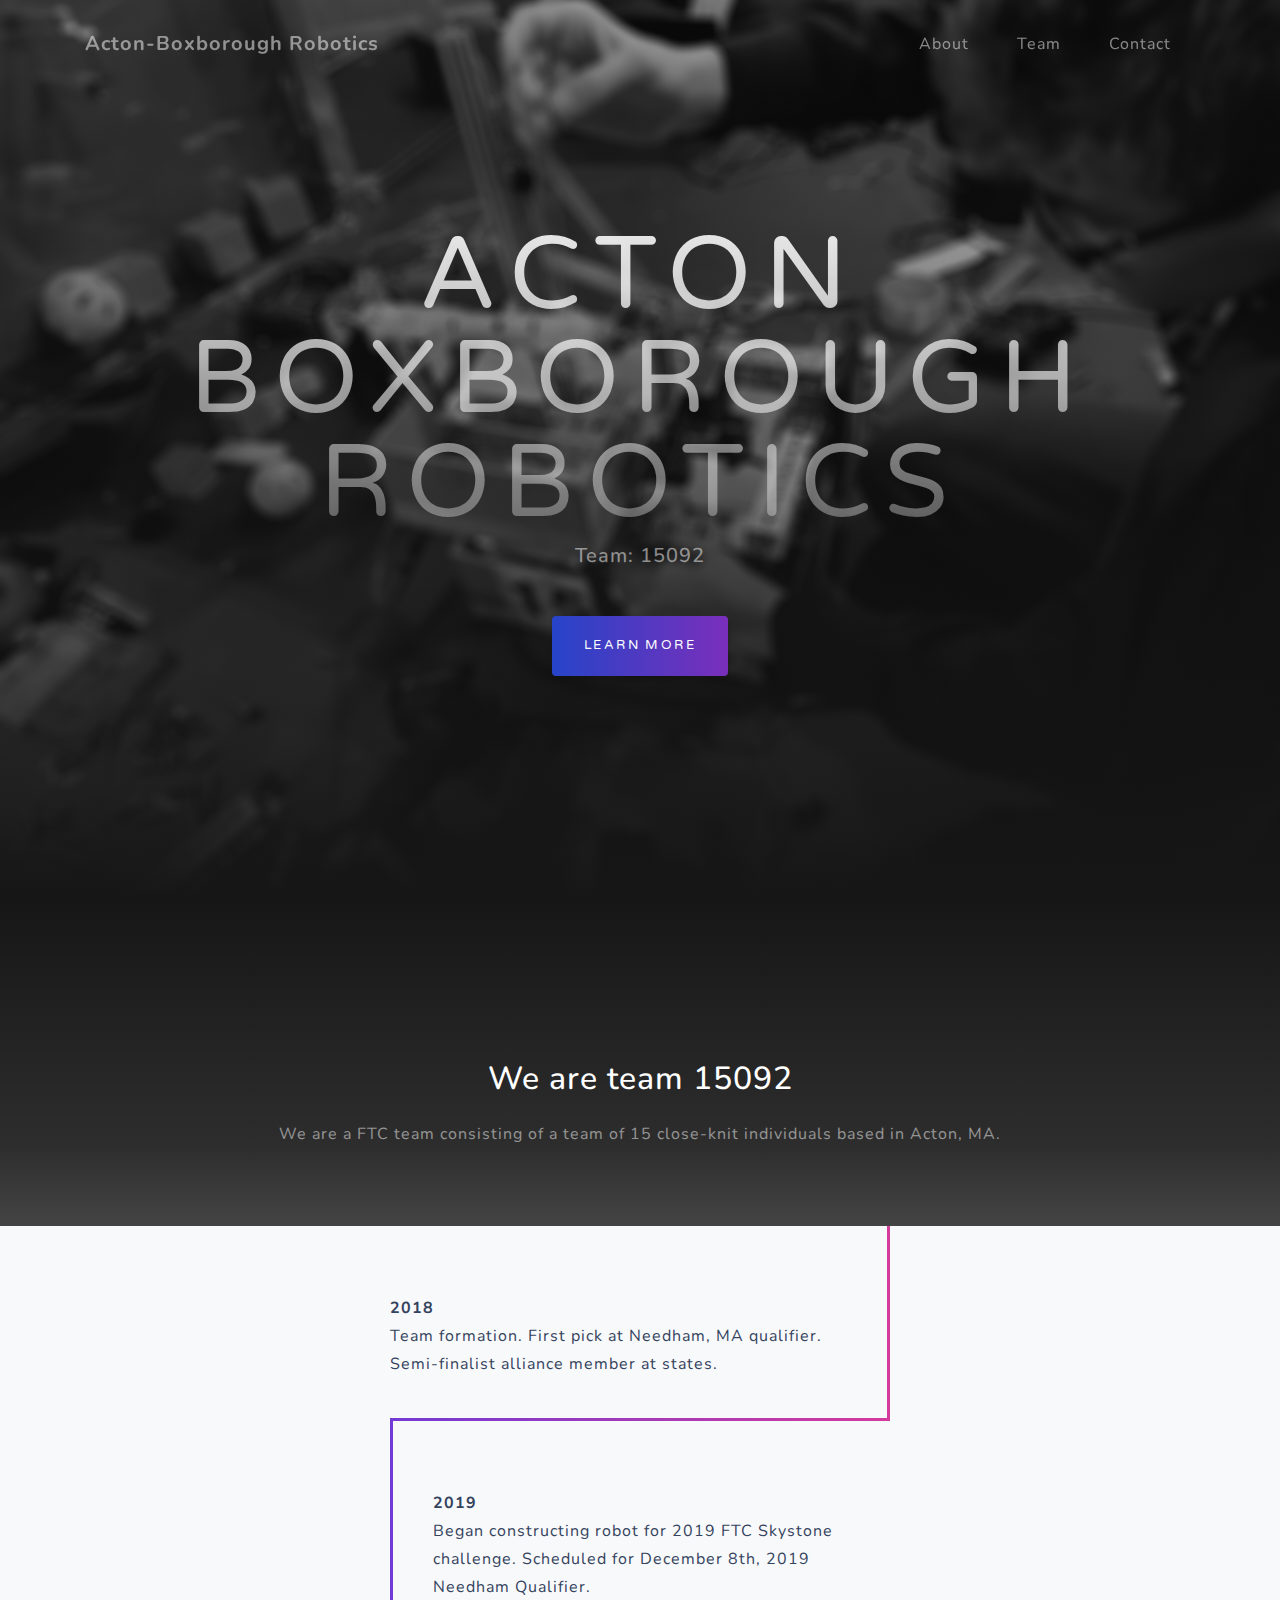
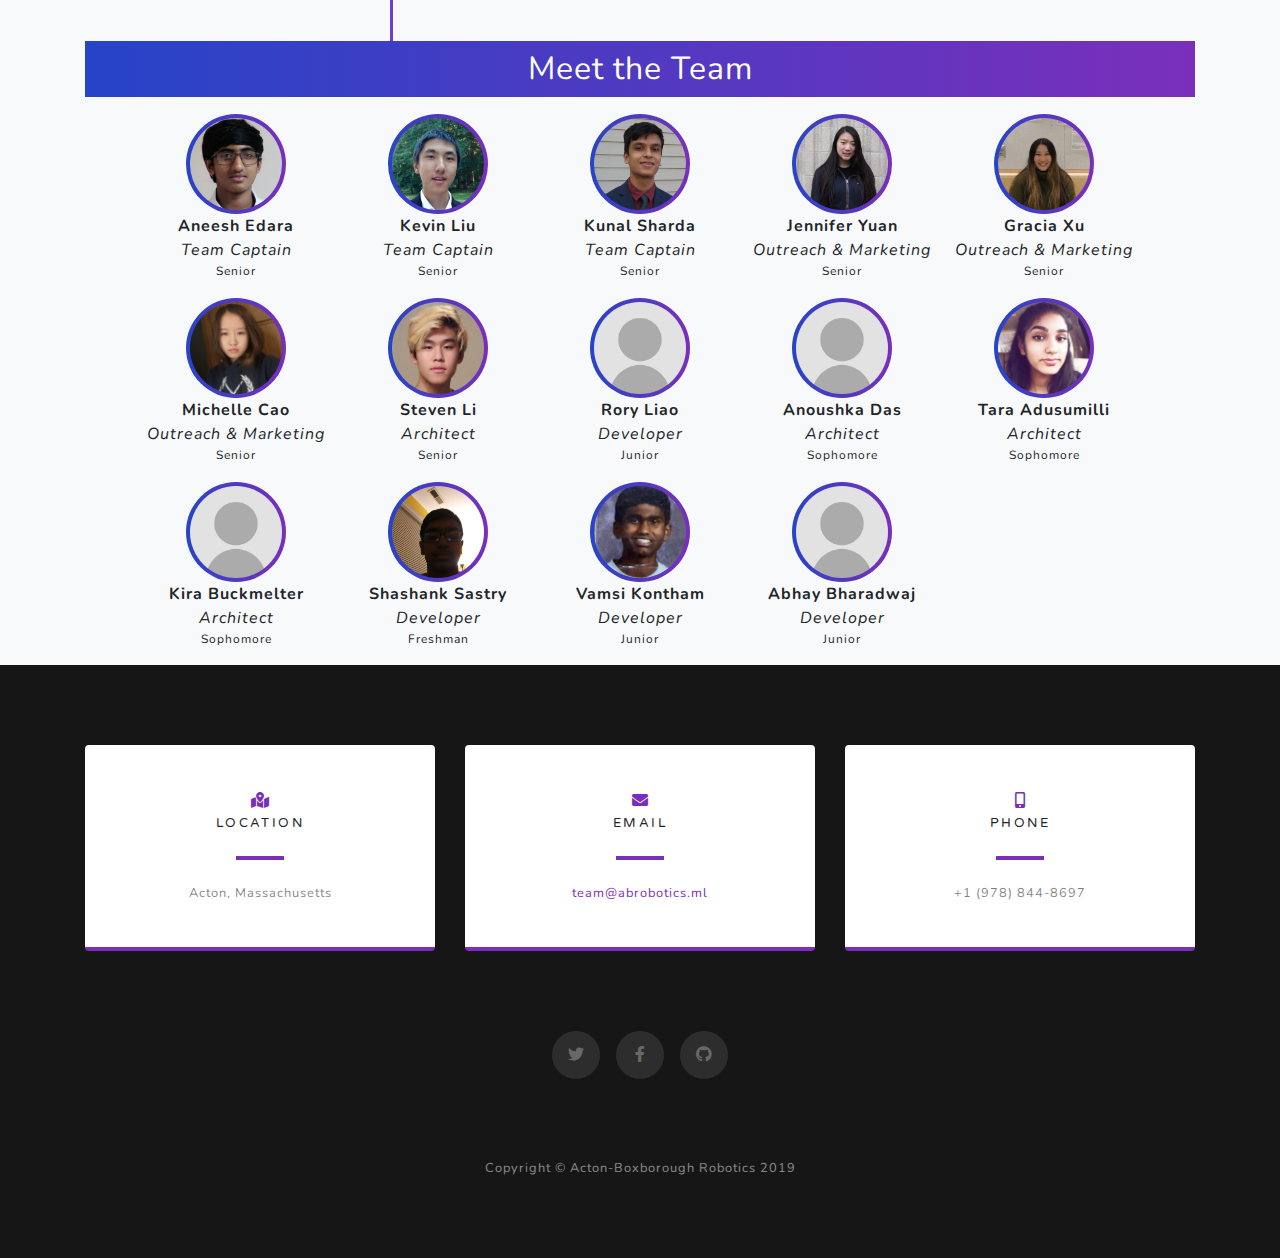
==== commit 7942cfb6: "Add images" ====
--- a/index.html
+++ b/index.html
@@ -158,39 +158,39 @@
       <table class="team-table">
         <tbody>
           <tr>
-            <td><img src="img/no-pfp.jpg" class="pfp"><br><strong>Aneesh Edara</strong><br><i>Team Captain</i>
-              <p class="subtext">
-                Senior
-              </p>
-            </td>
-            <td><img src="img/no-pfp.jpg" class="pfp"><br><strong>Kevin Liu</strong><br><i>Team Captain</i>
-              <p class="subtext">
-                Senior
-              </p>
-            </td>
-            <td><img src="img/no-pfp.jpg" class="pfp"><br><strong>Kunal Sharda</strong><br><i>Team Captain</i>
-              <p class="subtext">
-                Senior
-              </p>
-            </td>
-            <td><img src="img/no-pfp.jpg" class="pfp"><br><strong>Jennifer Yuan</strong><br><i>Outreach & Marketing</i>
-              <p class="subtext">
-                Senior
-              </p>
-            </td>
-            <td><img src="img/no-pfp.jpg" class="pfp"><br><strong>Gracia Xu</strong><br><i>Outreach & Marketing</i>
+            <td><img src="img/team/Aneesh.jpg" class="pfp"><br><strong>Aneesh Edara</strong><br><i>Team Captain</i>
+              <p class="subtext">
+                Senior
+              </p>
+            </td>
+            <td><img src="img/team/Kevin.jpg" class="pfp"><br><strong>Kevin Liu</strong><br><i>Team Captain</i>
+              <p class="subtext">
+                Senior
+              </p>
+            </td>
+            <td><img src="img/team/Kunal.jpg" class="pfp"><br><strong>Kunal Sharda</strong><br><i>Team Captain</i>
+              <p class="subtext">
+                Senior
+              </p>
+            </td>
+            <td><img src="img/team/Jeni.jpg" class="pfp"><br><strong>Jennifer Yuan</strong><br><i>Outreach & Marketing</i>
+              <p class="subtext">
+                Senior
+              </p>
+            </td>
+            <td><img src="img/team/Gracia.jpg" class="pfp"><br><strong>Gracia Xu</strong><br><i>Outreach & Marketing</i>
               <p class="subtext">
                 Senior
               </p>
             </td>
           </tr>
           <tr>
-            <td><img src="img/no-pfp.jpg" class="pfp"><br><strong>Michelle Cao</strong><br><i>Outreach & Marketing</i>
-              <p class="subtext">
-                Senior
-              </p>
-            </td>
-            <td><img src="img/no-pfp.jpg" class="pfp"><br><strong>Steven Li</strong><br><i>Architect</i>
+            <td><img src="img/team/Michelle.jpg" class="pfp"><br><strong>Michelle Cao</strong><br><i>Outreach & Marketing</i>
+              <p class="subtext">
+                Senior
+              </p>
+            </td>
+            <td><img src="img/team/Steven.jpg" class="pfp"><br><strong>Steven Li</strong><br><i>Architect</i>
               <p class="subtext">
                 Senior
               </p>
@@ -205,7 +205,7 @@
                 Sophomore
               </p>
             </td>
-            <td><img src="img/no-pfp.jpg" class="pfp"><br><strong>Tara Adusumilli</strong><br><i>Architect</i>
+            <td><img src="img/team/Tara.jpg" class="pfp"><br><strong>Tara Adusumilli</strong><br><i>Architect</i>
               <p class="subtext">
                 Sophomore
               </p>
@@ -217,12 +217,12 @@
                 Sophomore
               </p>
             </td>
-            <td><img src="img/no-pfp.jpg" class="pfp"><br><strong>Shashank Sastry</strong><br><i>Developer</i>
+            <td><img src="img/team/Shashank.jpg" class="pfp"><br><strong>Shashank Sastry</strong><br><i>Developer</i>
               <p class="subtext">
                 Freshman
               </p>
             </td>
-            <td><img src="img/no-pfp.jpg" class="pfp"><br><strong>Vamsi Kontham</strong><br><i>Developer</i>
+            <td><img src="img/team/Vamsi.jpg" class="pfp"><br><strong>Vamsi Kontham</strong><br><i>Developer</i>
               <p class="subtext">
                 Junior
               </p>
--- a/css/grayscale.min.css
+++ b/css/grayscale.min.css
@@ -393,10 +393,12 @@
 
 .pfp {
   border-radius: 50%;
-  width: 50%;
-  margin: 0 auto;
+  width: 100px;
+  height: 100px;
+  margin: 0 50px;
   background: linear-gradient(to right, #2644c8, #7a2fbb);
   padding: 4px;
+  object-fit: cover;
 }
 
 .subtext {
